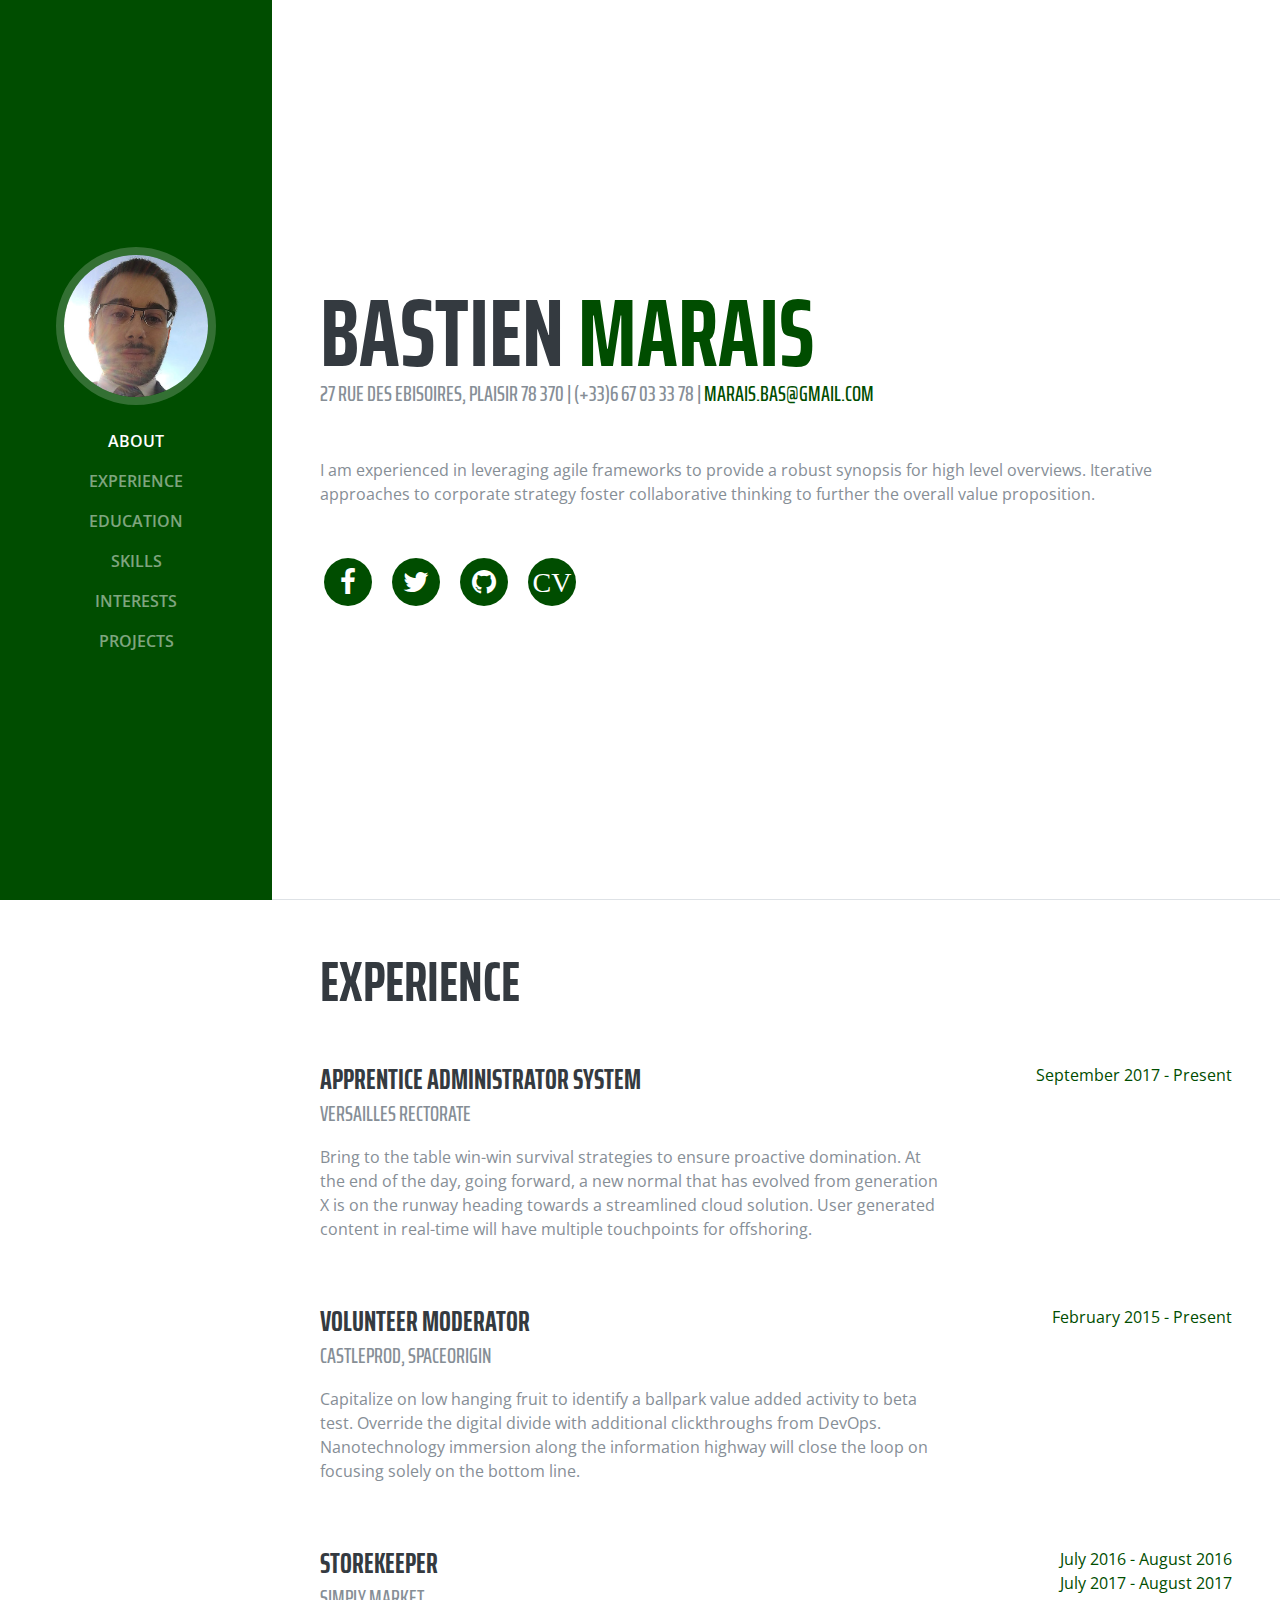
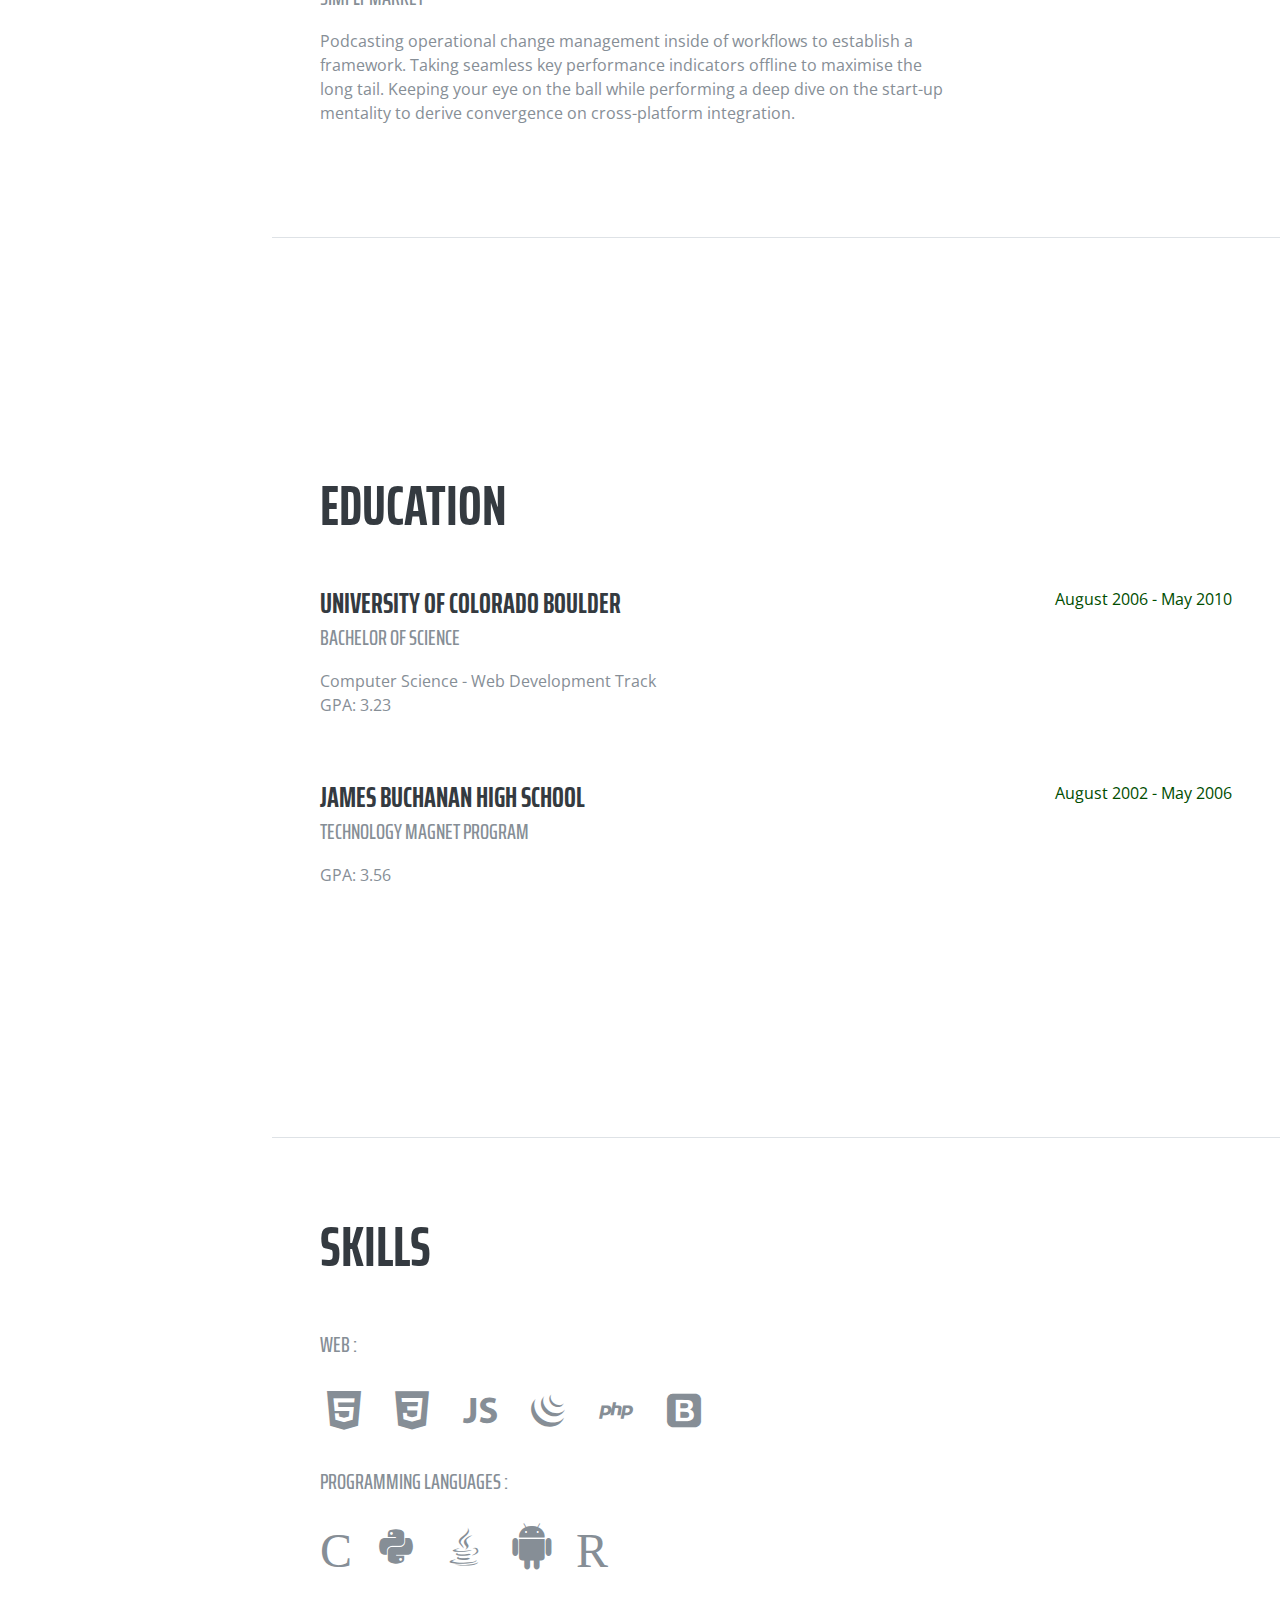
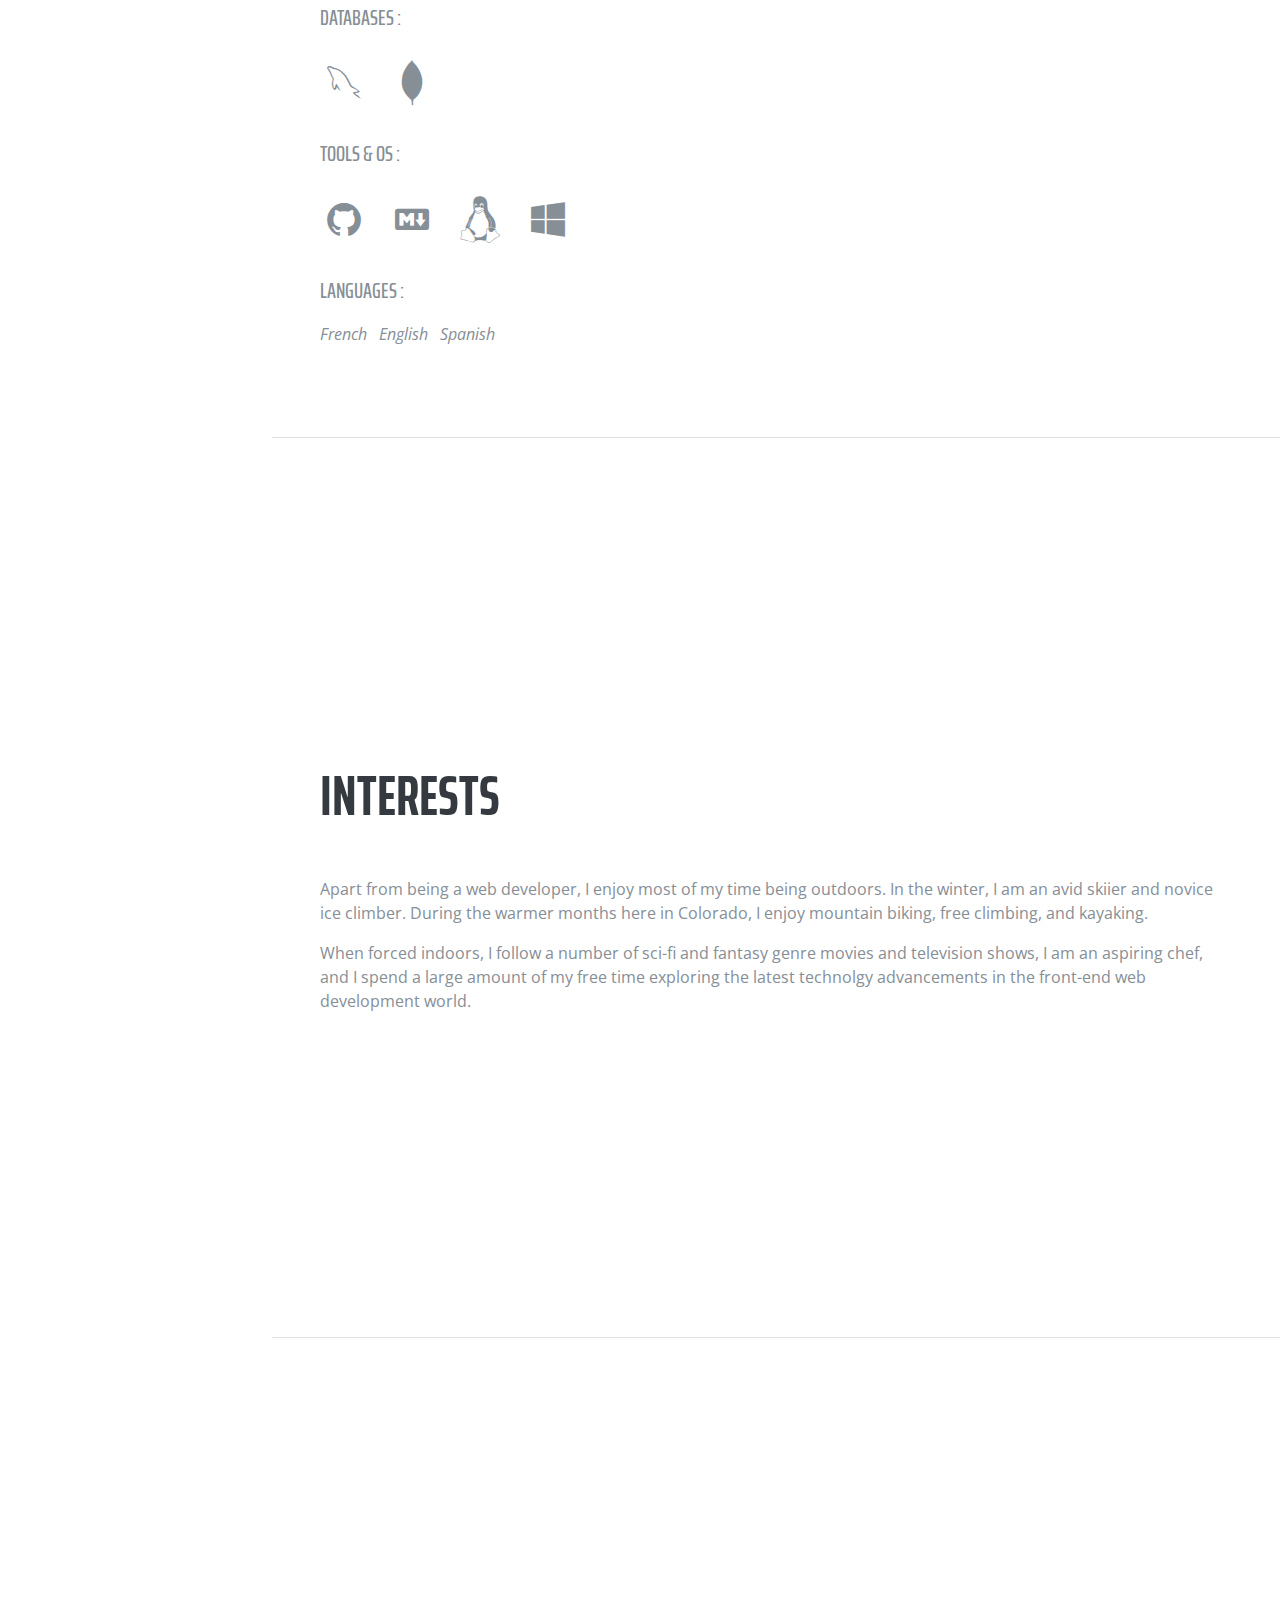
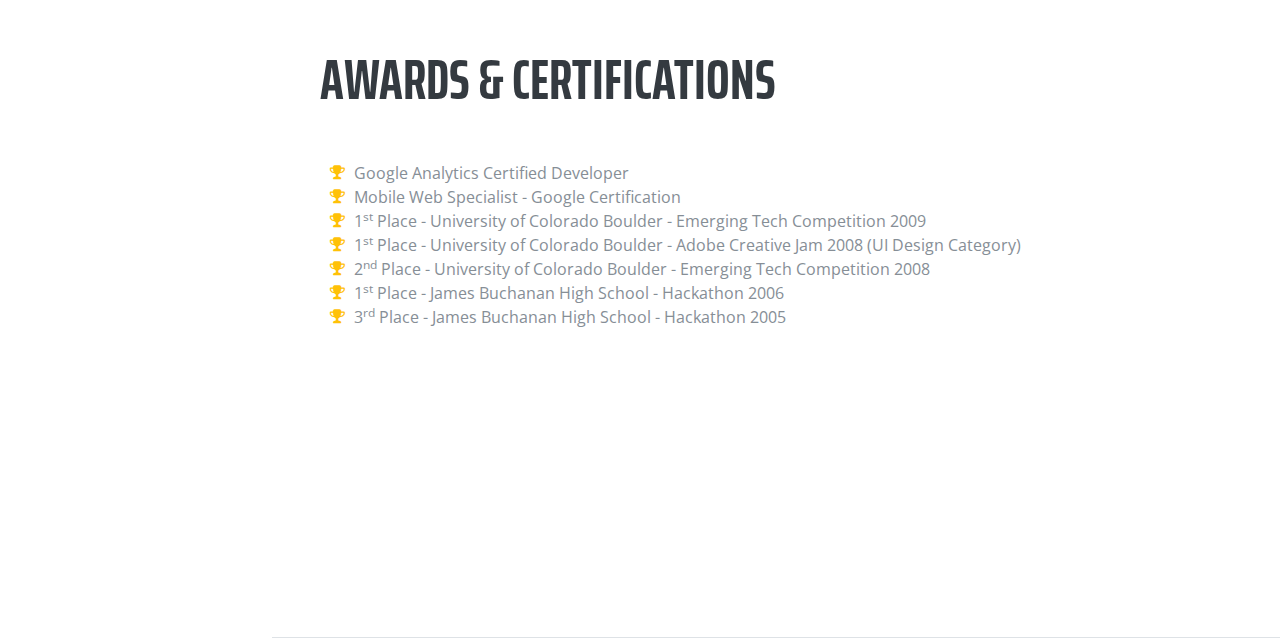
==== index.html @ 7dd417dc "Init" ====
<!DOCTYPE html>
<html lang="en">

  <head>

    <meta charset="utf-8">
    <meta name="viewport" content="width=device-width, initial-scale=1, shrink-to-fit=no">
    <meta name="description" content="">
    <meta name="author" content="">

    <title>Resume - Bastien Marais</title>

    <!-- Bootstrap core CSS -->
    <link href="vendor/bootstrap/css/bootstrap.min.css" rel="stylesheet">

    <!-- Custom fonts for this template -->
    <link href="https://fonts.googleapis.com/css?family=Saira+Extra+Condensed:100,200,300,400,500,600,700,800,900" rel="stylesheet">
    <link href="https://fonts.googleapis.com/css?family=Open+Sans:300,300i,400,400i,600,600i,700,700i,800,800i" rel="stylesheet">
    <link href="vendor/font-awesome/css/font-awesome.min.css" rel="stylesheet">
    <link href="vendor/devicons/css/devicons.min.css" rel="stylesheet">
    <link href="vendor/simple-line-icons/css/simple-line-icons.css" rel="stylesheet">

    <!-- Custom styles for this template -->
    <link href="css/resume.css" rel="stylesheet">

  </head>

  <body id="page-top">

    <nav class="navbar navbar-expand-lg navbar-dark bg-primary fixed-top" id="sideNav">
      <a class="navbar-brand js-scroll-trigger" href="#page-top">
        <span class="d-none d-lg-block">
          <img class="img-fluid img-profile rounded-circle mx-auto mb-2" src="img/profile.png" alt="">
        </span>
      </a>
      <button class="navbar-toggler" type="button" data-toggle="collapse" data-target="#navbarSupportedContent" aria-controls="navbarSupportedContent" aria-expanded="false" aria-label="Toggle navigation">
        <span class="navbar-toggler-icon"></span>
      </button>
      <div class="collapse navbar-collapse" id="navbarSupportedContent">
        <ul class="navbar-nav">
          <li class="nav-item">
            <a class="nav-link js-scroll-trigger" href="#about">About</a>
          </li>
          <li class="nav-item">
            <a class="nav-link js-scroll-trigger" href="#experience">Experience</a>
          </li>
          <li class="nav-item">
            <a class="nav-link js-scroll-trigger" href="#education">Education</a>
          </li>
          <li class="nav-item">
            <a class="nav-link js-scroll-trigger" href="#skills">Skills</a>
          </li>
          <li class="nav-item">
            <a class="nav-link js-scroll-trigger" href="#interests">Interests</a>
          </li>
          <li class="nav-item">
            <a class="nav-link js-scroll-trigger" href="#projects">Projects</a>
          </li>
        </ul>
      </div>
    </nav>

    <div class="container-fluid p-0">

      <section class="resume-section p-3 p-lg-5 d-flex d-column" id="about">
        <div class="my-auto">
          <h1 class="mb-0">Bastien
            <span class="text-primary">Marais</span>
          </h1>
          <div class="subheading mb-5">27 rue des Ebisoires, Plaisir 78 370 | (+33)6 67 03 33 78 |
            <a href="mailto:marais.bas@gmail.com">marais.bas@gmail.com</a>
          </div>
          <p class="mb-5">I am experienced in leveraging agile frameworks to provide a robust synopsis for high level overviews. Iterative approaches to corporate strategy foster collaborative thinking to further the overall value proposition.</p>
          <ul class="list-inline list-social-icons mb-0">
            <li class="list-inline-item">
              <a href="https://www.facebook.com/profile.php?id=100008419028783" target="_blank">
                <span class="fa-stack fa-lg">
                  <i class="fa fa-circle fa-stack-2x"></i>
                  <i class="fa fa-facebook fa-stack-1x fa-inverse"></i>
                </span>
              </a>
            </li>
            <li class="list-inline-item">
              <a href="https://twitter.com/Bastoune_" target="_blank">
                <span class="fa-stack fa-lg">
                  <i class="fa fa-circle fa-stack-2x"></i>
                  <i class="fa fa-twitter fa-stack-1x fa-inverse"></i>
                </span>
              </a>
            </li>
            <li class="list-inline-item">
              <a href="https://github.com/BastienMarais" target="_blank">
                <span class="fa-stack fa-lg">
                  <i class="fa fa-circle fa-stack-2x"></i>
                  <i class="fa fa-github fa-stack-1x fa-inverse"></i>
                </span>
              </a>
            </li>
			<li class="list-inline-item">
              <a href="files/CV_MARAIS_Bastien_en.pdf" target="_blank">
                <span class="fa-stack fa-lg">
                  <i class="fa fa-circle fa-stack-2x"></i>
                  <i class="fa fa-stack-1x fa-inverse">CV</i>
                </span>
              </a>
            </li>
          </ul>
        </div>
      </section>

      <section class="resume-section p-3 p-lg-5 d-flex flex-column" id="experience">
        <div class="my-auto">
          <h2 class="mb-5">Experience</h2>

          <div class="resume-item d-flex flex-column flex-md-row mb-5">
            <div class="resume-content mr-auto">
              <h3 class="mb-0">Apprentice administrator system</h3>
              <div class="subheading mb-3">Versailles Rectorate</div>
              <p>Bring to the table win-win survival strategies to ensure proactive domination. At the end of the day, going forward, a new normal that has evolved from generation X is on the runway heading towards a streamlined cloud solution. User generated content in real-time will have multiple touchpoints for offshoring.</p>
            </div>
            <div class="resume-date text-md-right">
              <span class="text-primary">September 2017 - Present</span>
            </div>
          </div>

          <div class="resume-item d-flex flex-column flex-md-row mb-5">
            <div class="resume-content mr-auto">
              <h3 class="mb-0">Volunteer moderator</h3>
              <div class="subheading mb-3">CastleProd, SpaceOrigin</div>
              <p>Capitalize on low hanging fruit to identify a ballpark value added activity to beta test. Override the digital divide with additional clickthroughs from DevOps. Nanotechnology immersion along the information highway will close the loop on focusing solely on the bottom line.</p>
            </div>
            <div class="resume-date text-md-right">
              <span class="text-primary">February 2015 - Present</span>
            </div>
          </div>

          <div class="resume-item d-flex flex-column flex-md-row mb-5">
            <div class="resume-content mr-auto">
              <h3 class="mb-0">Storekeeper</h3>
              <div class="subheading mb-3">Simply Market</div>
              <p>Podcasting operational change management inside of workflows to establish a framework. Taking seamless key performance indicators offline to maximise the long tail. Keeping your eye on the ball while performing a deep dive on the start-up mentality to derive convergence on cross-platform integration.</p>
            </div>
            <div class="resume-date text-md-right">
              <span class="text-primary">July 2016 - August 2016</span>
			  <br/>
			  <span class="text-primary">July 2017 - August 2017</span>
            </div>
          </div>
        </div>

      </section>

      <section class="resume-section p-3 p-lg-5 d-flex flex-column" id="education">
        <div class="my-auto">
          <h2 class="mb-5">Education</h2>

          <div class="resume-item d-flex flex-column flex-md-row mb-5">
            <div class="resume-content mr-auto">
              <h3 class="mb-0">University of Colorado Boulder</h3>
              <div class="subheading mb-3">Bachelor of Science</div>
              <div>Computer Science - Web Development Track</div>
              <p>GPA: 3.23</p>
            </div>
            <div class="resume-date text-md-right">
              <span class="text-primary">August 2006 - May 2010</span>
            </div>
          </div>

          <div class="resume-item d-flex flex-column flex-md-row">
            <div class="resume-content mr-auto">
              <h3 class="mb-0">James Buchanan High School</h3>
              <div class="subheading mb-3">Technology Magnet Program</div>
              <p>GPA: 3.56</p>
            </div>
            <div class="resume-date text-md-right">
              <span class="text-primary">August 2002 - May 2006</span>
            </div>
          </div>

        </div>
      </section>

      <section class="resume-section p-3 p-lg-5 d-flex flex-column" id="skills">
        <div class="my-auto">
          <h2 class="mb-5">Skills</h2>

		  <div class="subheading mb-3">WEB :</div>
          <ul class="list-inline list-icons">
            <li class="list-inline-item">
              <i class="devicons devicons-html5" title="HTML 5"></i>
            </li>
            <li class="list-inline-item">
              <i class="devicons devicons-css3" title="CSS 3"></i>
            </li>
            <li class="list-inline-item">
              <i class="devicons devicons-javascript" title="Javascript"></i>
            </li>
            <li class="list-inline-item">
              <i class="devicons devicons-jquery" title="Jquery"></i>
            </li>
            <li class="list-inline-item">
              <i class="devicons devicons-php" title="PHP"></i>
            </li>
            <li class="list-inline-item">
              <i class="devicons devicons-bootstrap" title="Bootstrap V4"></i>
            </li>
          </ul>
		  <div class="subheading mb-3">Programming Languages :</div>
		  <ul class="list-inline list-icons">
            <li class="list-inline-item">
              <i class="devicons">C</i>
            </li>
            <li class="list-inline-item">
              <i class="devicons devicons-python" title="Python"></i>
            </li>
            <li class="list-inline-item">
              <i class="devicons devicons-java" title="Java"></i>
            </li>
            <li class="list-inline-item">
              <i class="devicons devicons-android" title="Android"></i>
            </li>
            <li class="list-inline-item">
              <i class="devicons">R</i>
            </li>
          </ul>
		  <div class="subheading mb-3">Databases :</div>
		  <ul class="list-inline list-icons">
            <li class="list-inline-item">
              <i class="devicons devicons-mysql" title="MySQL"></i>
            </li>
            <li class="list-inline-item">
              <i class="devicons devicons-mongodb" title="MongoDB"></i>
            </li>
            <li class="list-inline-item">
              <i class="devicons devicons-oracle" title="Oracle"></i>
            </li>
          </ul>
		  <div class="subheading mb-3">Tools &amp; OS :</div>
			<ul class="list-inline list-icons">
            <li class="list-inline-item">
              <i class="devicons devicons-github_badge"  title="Github"></i>
            </li>
            <li class="list-inline-item">
              <i class="devicons devicons-markdown" title="Markdown"></i>
            </li>
            <li class="list-inline-item">
              <i class="devicons devicons-linux" title="Debian, Ubuntu, CentOS and RHEL 7"></i>
            </li>
            <li class="list-inline-item">
              <i class="devicons devicons-windows" title="XP, Vista, 7 and 10"></i>
            </li>
          </ul>
		  <div class="subheading mb-3">Languages :</div>
			<ul class="list-inline">
            <li class="list-inline-item">
              <i class="">French</i>
            </li>
			<li class="list-inline-item">
              <i class="">English</i>
            </li>
			<li class="list-inline-item">
              <i class="">Spanish</i>
            </li>
			</ul>
      </section>

      <section class="resume-section p-3 p-lg-5 d-flex flex-column" id="interests">
        <div class="my-auto">
          <h2 class="mb-5">Interests</h2>
          <p>Apart from being a web developer, I enjoy most of my time being outdoors. In the winter, I am an avid skiier and novice ice climber. During the warmer months here in Colorado, I enjoy mountain biking, free climbing, and kayaking.</p>
          <p class="mb-0">When forced indoors, I follow a number of sci-fi and fantasy genre movies and television shows, I am an aspiring chef, and I spend a large amount of my free time exploring the latest technolgy advancements in the front-end web development world.</p>
        </div>
      </section>

      <section class="resume-section p-3 p-lg-5 d-flex flex-column" id="projects">
        <div class="my-auto">
          <h2 class="mb-5">Awards &amp; Certifications</h2>
          <ul class="fa-ul mb-0">
            <li>
              <i class="fa-li fa fa-trophy text-warning"></i>
              Google Analytics Certified Developer</li>
            <li>
              <i class="fa-li fa fa-trophy text-warning"></i>
              Mobile Web Specialist - Google Certification</li>
            <li>
              <i class="fa-li fa fa-trophy text-warning"></i>
              1<sup>st</sup>
              Place - University of Colorado Boulder - Emerging Tech Competition 2009</li>
            <li>
              <i class="fa-li fa fa-trophy text-warning"></i>
              1<sup>st</sup>
              Place - University of Colorado Boulder - Adobe Creative Jam 2008 (UI Design Category)</li>
            <li>
              <i class="fa-li fa fa-trophy text-warning"></i>
              2<sup>nd</sup>
              Place - University of Colorado Boulder - Emerging Tech Competition 2008</li>
            <li>
            <li>
              <i class="fa-li fa fa-trophy text-warning"></i>
              1<sup>st</sup>
              Place - James Buchanan High School - Hackathon 2006</li>
            <li>
              <i class="fa-li fa fa-trophy text-warning"></i>
              3<sup>rd</sup>
              Place - James Buchanan High School - Hackathon 2005</li>
          </ul>
        </div>
      </section>

    </div>

    <!-- Bootstrap core JavaScript -->
    <script src="vendor/jquery/jquery.min.js"></script>
    <script src="vendor/bootstrap/js/bootstrap.bundle.min.js"></script>

    <!-- Plugin JavaScript -->
    <script src="vendor/jquery-easing/jquery.easing.min.js"></script>

    <!-- Custom scripts for this template -->
    <script src="js/resume.min.js"></script>

  </body>

</html>
---- vendor/devicons/css/devicons.min.css ----
/*!
 *  Devicons 1.8.0 made by Theodore Vorillas / http://vorillaz.com 
 */
@font-face{font-family:devicons;src:url(../fonts/devicons.eot?xqxft6);src:url(../fonts/devicons.eot?#iefixxqxft6) format("embedded-opentype"),url(../fonts/devicons.woff?xqxft6) format("woff"),url(../fonts/devicons.ttf?xqxft6) format("truetype"),url(../fonts/devicons.svg?xqxft6#devicons) format("svg");font-weight:400;font-style:normal}.devicons{font-family:devicons;speak:none;font-style:normal;font-weight:400;font-variant:normal;text-transform:none;line-height:1;-webkit-font-smoothing:antialiased;-moz-osx-font-smoothing:grayscale}.devicons-git:before{content:"\e602"}.devicons-git_compare:before{content:"\e628"}.devicons-git_branch:before{content:"\e625"}.devicons-git_commit:before{content:"\e629"}.devicons-git_pull_request:before{content:"\e626"}.devicons-git_merge:before{content:"\e627"}.devicons-bitbucket:before{content:"\e603"}.devicons-github_alt:before{content:"\e608"}.devicons-github_badge:before{content:"\e609"}.devicons-github:before{content:"\e60a"}.devicons-github_full:before{content:"\e617"}.devicons-java:before{content:"\e638"}.devicons-ruby:before{content:"\e639"}.devicons-scala:before{content:"\e637"}.devicons-python:before{content:"\e63c"}.devicons-go:before{content:"\e624"}.devicons-ruby_on_rails:before{content:"\e63b"}.devicons-django:before{content:"\e61d"}.devicons-markdown:before{content:"\e63e"}.devicons-php:before{content:"\e63d"}.devicons-mysql:before{content:"\e604"}.devicons-streamline:before{content:"\e605"}.devicons-database:before{content:"\e606"}.devicons-laravel:before{content:"\e63f"}.devicons-javascript:before{content:"\e64e"}.devicons-angular:before{content:"\e653"}.devicons-backbone:before{content:"\e652"}.devicons-coffeescript:before{content:"\e651"}.devicons-jquery:before{content:"\e650"}.devicons-modernizr:before{content:"\e620"}.devicons-jquery_ui:before{content:"\e654"}.devicons-ember:before{content:"\e61b"}.devicons-dojo:before{content:"\e61c"}.devicons-nodejs:before{content:"\e619"}.devicons-nodejs_small:before{content:"\e618"}.devicons-javascript_shield:before{content:"\e64f"}.devicons-bootstrap:before{content:"\e647"}.devicons-sass:before{content:"\e64b"}.devicons-css3_full:before{content:"\e64a"}.devicons-css3:before{content:"\e649"}.devicons-html5:before{content:"\e636"}.devicons-html5_multimedia:before{content:"\e632"}.devicons-html5_device_access:before{content:"\e633"}.devicons-html5_3d_effects:before{content:"\e635"}.devicons-html5_connectivity:before{content:"\e634"}.devicons-ghost_small:before{content:"\e614"}.devicons-ghost:before{content:"\e61f"}.devicons-magento:before{content:"\e640"}.devicons-joomla:before{content:"\e641"}.devicons-jekyll_small:before{content:"\e60d"}.devicons-drupal:before{content:"\e642"}.devicons-wordpress:before{content:"\e60b"}.devicons-grunt:before{content:"\e64c"}.devicons-bower:before{content:"\e64d"}.devicons-npm:before{content:"\e61e"}.devicons-yahoo_small:before{content:"\e62b"}.devicons-yahoo:before{content:"\e615"}.devicons-bing_small:before{content:"\e600"}.devicons-windows:before{content:"\e60f"}.devicons-linux:before{content:"\e612"}.devicons-ubuntu:before{content:"\e63a"}.devicons-android:before{content:"\e60e"}.devicons-apple:before{content:"\e611"}.devicons-appstore:before{content:"\e613"}.devicons-phonegap:before{content:"\e630"}.devicons-blackberry:before{content:"\e623"}.devicons-stackoverflow:before{content:"\e610"}.devicons-techcrunch:before{content:"\e62c"}.devicons-codrops:before{content:"\e62f"}.devicons-css_tricks:before{content:"\e601"}.devicons-smashing_magazine:before{content:"\e62d"}.devicons-netmagazine:before{content:"\e62e"}.devicons-codepen:before{content:"\e616"}.devicons-cssdeck:before{content:"\e62a"}.devicons-hackernews:before{content:"\e61a"}.devicons-dropbox:before{content:"\e607"}.devicons-google_drive:before{content:"\e631"}.devicons-visualstudio:before{content:"\e60c"}.devicons-unity_small:before{content:"\e621"}.devicons-raspberry_pi:before{content:"\e622"}.devicons-chrome:before{content:"\e643"}.devicons-ie:before{content:"\e644"}.devicons-firefox:before{content:"\e645"}.devicons-opera:before{content:"\e646"}.devicons-safari:before{content:"\e648"}.devicons-swift:before{content:"\e655"}.devicons-symfony:before{content:"\e656"}.devicons-symfony_badge:before{content:"\e657"}.devicons-less:before{content:"\e658"}.devicons-stylus:before{content:"\e659"}.devicons-trello:before{content:"\e65a"}.devicons-atlassian:before{content:"\e65b"}.devicons-jira:before{content:"\e65c"}.devicons-envato:before{content:"\e65d"}.devicons-snap_svg:before{content:"\e65e"}.devicons-raphael:before{content:"\e65f"}.devicons-google_analytics:before{content:"\e660"}.devicons-compass:before{content:"\e661"}.devicons-onedrive:before{content:"\e662"}.devicons-gulp:before{content:"\e663"}.devicons-atom:before{content:"\e664"}.devicons-cisco:before{content:"\e665"}.devicons-nancy:before{content:"\e666"}.devicons-clojure:before{content:"\e668"}.devicons-clojure_alt:before{content:"\e66a"}.devicons-perl:before{content:"\e669"}.devicons-celluloid:before{content:"\e66b"}.devicons-w3c:before{content:"\e66c"}.devicons-redis:before{content:"\e66d"}.devicons-postgresql:before{content:"\e66e"}.devicons-webplatform:before{content:"\e66f"}.devicons-jenkins:before{content:"\e667"}.devicons-requirejs:before{content:"\e670"}.devicons-opensource:before{content:"\e671"}.devicons-typo3:before{content:"\e672"}.devicons-uikit:before{content:"\e673"}.devicons-doctrine:before{content:"\e674"}.devicons-groovy:before{content:"\e675"}.devicons-nginx:before{content:"\e676"}.devicons-haskell:before{content:"\e677"}.devicons-zend:before{content:"\e678"}.devicons-gnu:before{content:"\e679"}.devicons-yeoman:before{content:"\e67a"}.devicons-heroku:before{content:"\e67b"}.devicons-debian:before{content:"\e67d"}.devicons-travis:before{content:"\e67e"}.devicons-dotnet:before{content:"\e67f"}.devicons-codeigniter:before{content:"\e680"}.devicons-javascript_badge:before{content:"\e681"}.devicons-yii:before{content:"\e682"}.devicons-msql_server:before{content:"\e67c"}.devicons-composer:before{content:"\e683"}.devicons-krakenjs_badge:before{content:"\e684"}.devicons-krakenjs:before{content:"\e685"}.devicons-mozilla:before{content:"\e686"}.devicons-firebase:before{content:"\e687"}.devicons-sizzlejs:before{content:"\e688"}.devicons-creativecommons:before{content:"\e689"}.devicons-creativecommons_badge:before{content:"\e68a"}.devicons-mitlicence:before{content:"\e68b"}.devicons-senchatouch:before{content:"\e68c"}.devicons-bugsense:before{content:"\e68d"}.devicons-extjs:before{content:"\e68e"}.devicons-mootools_badge:before{content:"\e68f"}.devicons-mootools:before{content:"\e690"}.devicons-ruby_rough:before{content:"\e691"}.devicons-komodo:before{content:"\e692"}.devicons-coda:before{content:"\e693"}.devicons-bintray:before{content:"\e694"}.devicons-terminal:before{content:"\e695"}.devicons-code:before{content:"\e696"}.devicons-responsive:before{content:"\e697"}.devicons-dart:before{content:"\e698"}.devicons-aptana:before{content:"\e699"}.devicons-mailchimp:before{content:"\e69a"}.devicons-netbeans:before{content:"\e69b"}.devicons-dreamweaver:before{content:"\e69c"}.devicons-brackets:before{content:"\e69d"}.devicons-eclipse:before{content:"\e69e"}.devicons-cloud9:before{content:"\e69f"}.devicons-scrum:before{content:"\e6a0"}.devicons-prolog:before{content:"\e6a1"}.devicons-terminal_badge:before{content:"\e6a2"}.devicons-code_badge:before{content:"\e6a3"}.devicons-mongodb:before{content:"\e6a4"}.devicons-meteor:before{content:"\e6a5"}.devicons-meteorfull:before{content:"\e6a6"}.devicons-fsharp:before{content:"\e6a7"}.devicons-rust:before{content:"\e6a8"}.devicons-ionic:before{content:"\e6a9"}.devicons-sublime:before{content:"\e6aa"}.devicons-appcelerator:before{content:"\e6ab"}.devicons-asterisk:before{content:"\e6ac"}.devicons-aws:before{content:"\e6ad"}.devicons-digital-ocean:before{content:"\e6ae"}.devicons-dlang:before{content:"\e6af"}.devicons-docker:before{content:"\e6b0"}.devicons-erlang:before{content:"\e6b1"}.devicons-google-cloud-platform:before{content:"\e6b2"}.devicons-grails:before{content:"\e6b3"}.devicons-illustrator:before{content:"\e6b4"}.devicons-intellij:before{content:"\e6b5"}.devicons-materializecss:before{content:"\e6b6"}.devicons-openshift:before{content:"\e6b7"}.devicons-photoshop:before{content:"\e6b8"}.devicons-rackspace:before{content:"\e6b9"}.devicons-react:before{content:"\e6ba"}.devicons-redhat:before{content:"\e6bb"}.devicons-scriptcs:before{content:"\e6bc"}.devicons-sqllite:before{content:"\e6c4"}.devicons-vim:before{content:"\e6c5"}
---- vendor/simple-line-icons/css/simple-line-icons.css ----
@font-face {
  font-family: 'simple-line-icons';
  src: url('../fonts/Simple-Line-Icons.eot?v=2.4.0');
  src: url('../fonts/Simple-Line-Icons.eot?v=2.4.0#iefix') format('embedded-opentype'), url('../fonts/Simple-Line-Icons.woff2?v=2.4.0') format('woff2'), url('../fonts/Simple-Line-Icons.ttf?v=2.4.0') format('truetype'), url('../fonts/Simple-Line-Icons.woff?v=2.4.0') format('woff'), url('../fonts/Simple-Line-Icons.svg?v=2.4.0#simple-line-icons') format('svg');
  font-weight: normal;
  font-style: normal;
}
/*
 Use the following CSS code if you want to have a class per icon.
 Instead of a list of all class selectors, you can use the generic [class*="icon-"] selector, but it's slower:
*/
.icon-user,
.icon-people,
.icon-user-female,
.icon-user-follow,
.icon-user-following,
.icon-user-unfollow,
.icon-login,
.icon-logout,
.icon-emotsmile,
.icon-phone,
.icon-call-end,
.icon-call-in,
.icon-call-out,
.icon-map,
.icon-location-pin,
.icon-direction,
.icon-directions,
.icon-compass,
.icon-layers,
.icon-menu,
.icon-list,
.icon-options-vertical,
.icon-options,
.icon-arrow-down,
.icon-arrow-left,
.icon-arrow-right,
.icon-arrow-up,
.icon-arrow-up-circle,
.icon-arrow-left-circle,
.icon-arrow-right-circle,
.icon-arrow-down-circle,
.icon-check,
.icon-clock,
.icon-plus,
.icon-minus,
.icon-close,
.icon-event,
.icon-exclamation,
.icon-organization,
.icon-trophy,
.icon-screen-smartphone,
.icon-screen-desktop,
.icon-plane,
.icon-notebook,
.icon-mustache,
.icon-mouse,
.icon-magnet,
.icon-energy,
.icon-disc,
.icon-cursor,
.icon-cursor-move,
.icon-crop,
.icon-chemistry,
.icon-speedometer,
.icon-shield,
.icon-screen-tablet,
.icon-magic-wand,
.icon-hourglass,
.icon-graduation,
.icon-ghost,
.icon-game-controller,
.icon-fire,
.icon-eyeglass,
.icon-envelope-open,
.icon-envelope-letter,
.icon-bell,
.icon-badge,
.icon-anchor,
.icon-wallet,
.icon-vector,
.icon-speech,
.icon-puzzle,
.icon-printer,
.icon-present,
.icon-playlist,
.icon-pin,
.icon-picture,
.icon-handbag,
.icon-globe-alt,
.icon-globe,
.icon-folder-alt,
.icon-folder,
.icon-film,
.icon-feed,
.icon-drop,
.icon-drawer,
.icon-docs,
.icon-doc,
.icon-diamond,
.icon-cup,
.icon-calculator,
.icon-bubbles,
.icon-briefcase,
.icon-book-open,
.icon-basket-loaded,
.icon-basket,
.icon-bag,
.icon-action-undo,
.icon-action-redo,
.icon-wrench,
.icon-umbrella,
.icon-trash,
.icon-tag,
.icon-support,
.icon-frame,
.icon-size-fullscreen,
.icon-size-actual,
.icon-shuffle,
.icon-share-alt,
.icon-share,
.icon-rocket,
.icon-question,
.icon-pie-chart,
.icon-pencil,
.icon-note,
.icon-loop,
.icon-home,
.icon-grid,
.icon-graph,
.icon-microphone,
.icon-music-tone-alt,
.icon-music-tone,
.icon-earphones-alt,
.icon-earphones,
.icon-equalizer,
.icon-like,
.icon-dislike,
.icon-control-start,
.icon-control-rewind,
.icon-control-play,
.icon-control-pause,
.icon-control-forward,
.icon-control-end,
.icon-volume-1,
.icon-volume-2,
.icon-volume-off,
.icon-calendar,
.icon-bulb,
.icon-chart,
.icon-ban,
.icon-bubble,
.icon-camrecorder,
.icon-camera,
.icon-cloud-download,
.icon-cloud-upload,
.icon-envelope,
.icon-eye,
.icon-flag,
.icon-heart,
.icon-info,
.icon-key,
.icon-link,
.icon-lock,
.icon-lock-open,
.icon-magnifier,
.icon-magnifier-add,
.icon-magnifier-remove,
.icon-paper-clip,
.icon-paper-plane,
.icon-power,
.icon-refresh,
.icon-reload,
.icon-settings,
.icon-star,
.icon-symbol-female,
.icon-symbol-male,
.icon-target,
.icon-credit-card,
.icon-paypal,
.icon-social-tumblr,
.icon-social-twitter,
.icon-social-facebook,
.icon-social-instagram,
.icon-social-linkedin,
.icon-social-pinterest,
.icon-social-github,
.icon-social-google,
.icon-social-reddit,
.icon-social-skype,
.icon-social-dribbble,
.icon-social-behance,
.icon-social-foursqare,
.icon-social-soundcloud,
.icon-social-spotify,
.icon-social-stumbleupon,
.icon-social-youtube,
.icon-social-dropbox,
.icon-social-vkontakte,
.icon-social-steam {
  font-family: 'simple-line-icons';
  speak: none;
  font-style: normal;
  font-weight: normal;
  font-variant: normal;
  text-transform: none;
  line-height: 1;
  /* Better Font Rendering =========== */
  -webkit-font-smoothing: antialiased;
  -moz-osx-font-smoothing: grayscale;
}
.icon-user:before {
  content: "\e005";
}
.icon-people:before {
  content: "\e001";
}
.icon-user-female:before {
  content: "\e000";
}
.icon-user-follow:before {
  content: "\e002";
}
.icon-user-following:before {
  content: "\e003";
}
.icon-user-unfollow:before {
  content: "\e004";
}
.icon-login:before {
  content: "\e066";
}
.icon-logout:before {
  content: "\e065";
}
.icon-emotsmile:before {
  content: "\e021";
}
.icon-phone:before {
  content: "\e600";
}
.icon-call-end:before {
  content: "\e048";
}
.icon-call-in:before {
  content: "\e047";
}
.icon-call-out:before {
  content: "\e046";
}
.icon-map:before {
  content: "\e033";
}
.icon-location-pin:before {
  content: "\e096";
}
.icon-direction:before {
  content: "\e042";
}
.icon-directions:before {
  content: "\e041";
}
.icon-compass:before {
  content: "\e045";
}
.icon-layers:before {
  content: "\e034";
}
.icon-menu:before {
  content: "\e601";
}
.icon-list:before {
  content: "\e067";
}
.icon-options-vertical:before {
  content: "\e602";
}
.icon-options:before {
  content: "\e603";
}
.icon-arrow-down:before {
  content: "\e604";
}
.icon-arrow-left:before {
  content: "\e605";
}
.icon-arrow-right:before {
  content: "\e606";
}
.icon-arrow-up:before {
  content: "\e607";
}
.icon-arrow-up-circle:before {
  content: "\e078";
}
.icon-arrow-left-circle:before {
  content: "\e07a";
}
.icon-arrow-right-circle:before {
  content: "\e079";
}
.icon-arrow-down-circle:before {
  content: "\e07b";
}
.icon-check:before {
  content: "\e080";
}
.icon-clock:before {
  content: "\e081";
}
.icon-plus:before {
  content: "\e095";
}
.icon-minus:before {
  content: "\e615";
}
.icon-close:before {
  content: "\e082";
}
.icon-event:before {
  content: "\e619";
}
.icon-exclamation:before {
  content: "\e617";
}
.icon-organization:before {
  content: "\e616";
}
.icon-trophy:before {
  content: "\e006";
}
.icon-screen-smartphone:before {
  content: "\e010";
}
.icon-screen-desktop:before {
  content: "\e011";
}
.icon-plane:before {
  content: "\e012";
}
.icon-notebook:before {
  content: "\e013";
}
.icon-mustache:before {
  content: "\e014";
}
.icon-mouse:before {
  content: "\e015";
}
.icon-magnet:before {
  content: "\e016";
}
.icon-energy:before {
  content: "\e020";
}
.icon-disc:before {
  content: "\e022";
}
.icon-cursor:before {
  content: "\e06e";
}
.icon-cursor-move:before {
  content: "\e023";
}
.icon-crop:before {
  content: "\e024";
}
.icon-chemistry:before {
  content: "\e026";
}
.icon-speedometer:before {
  content: "\e007";
}
.icon-shield:before {
  content: "\e00e";
}
.icon-screen-tablet:before {
  content: "\e00f";
}
.icon-magic-wand:before {
  content: "\e017";
}
.icon-hourglass:before {
  content: "\e018";
}
.icon-graduation:before {
  content: "\e019";
}
.icon-ghost:before {
  content: "\e01a";
}
.icon-game-controller:before {
  content: "\e01b";
}
.icon-fire:before {
  content: "\e01c";
}
.icon-eyeglass:before {
  content: "\e01d";
}
.icon-envelope-open:before {
  content: "\e01e";
}
.icon-envelope-letter:before {
  content: "\e01f";
}
.icon-bell:before {
  content: "\e027";
}
.icon-badge:before {
  content: "\e028";
}
.icon-anchor:before {
  content: "\e029";
}
.icon-wallet:before {
  content: "\e02a";
}
.icon-vector:before {
  content: "\e02b";
}
.icon-speech:before {
  content: "\e02c";
}
.icon-puzzle:before {
  content: "\e02d";
}
.icon-printer:before {
  content: "\e02e";
}
.icon-present:before {
  content: "\e02f";
}
.icon-playlist:before {
  content: "\e030";
}
.icon-pin:before {
  content: "\e031";
}
.icon-picture:before {
  content: "\e032";
}
.icon-handbag:before {
  content: "\e035";
}
.icon-globe-alt:before {
  content: "\e036";
}
.icon-globe:before {
  content: "\e037";
}
.icon-folder-alt:before {
  content: "\e039";
}
.icon-folder:before {
  content: "\e089";
}
.icon-film:before {
  content: "\e03a";
}
.icon-feed:before {
  content: "\e03b";
}
.icon-drop:before {
  content: "\e03e";
}
.icon-drawer:before {
  content: "\e03f";
}
.icon-docs:before {
  content: "\e040";
}
.icon-doc:before {
  content: "\e085";
}
.icon-diamond:before {
  content: "\e043";
}
.icon-cup:before {
  content: "\e044";
}
.icon-calculator:before {
  content: "\e049";
}
.icon-bubbles:before {
  content: "\e04a";
}
.icon-briefcase:before {
  content: "\e04b";
}
.icon-book-open:before {
  content: "\e04c";
}
.icon-basket-loaded:before {
  content: "\e04d";
}
.icon-basket:before {
  content: "\e04e";
}
.icon-bag:before {
  content: "\e04f";
}
.icon-action-undo:before {
  content: "\e050";
}
.icon-action-redo:before {
  content: "\e051";
}
.icon-wrench:before {
  content: "\e052";
}
.icon-umbrella:before {
  content: "\e053";
}
.icon-trash:before {
  content: "\e054";
}
.icon-tag:before {
  content: "\e055";
}
.icon-support:before {
  content: "\e056";
}
.icon-frame:before {
  content: "\e038";
}
.icon-size-fullscreen:before {
  content: "\e057";
}
.icon-size-actual:before {
  content: "\e058";
}
.icon-shuffle:before {
  content: "\e059";
}
.icon-share-alt:before {
  content: "\e05a";
}
.icon-share:before {
  content: "\e05b";
}
.icon-rocket:before {
  content: "\e05c";
}
.icon-question:before {
  content: "\e05d";
}
.icon-pie-chart:before {
  content: "\e05e";
}
.icon-pencil:before {
  content: "\e05f";
}
.icon-note:before {
  content: "\e060";
}
.icon-loop:before {
  content: "\e064";
}
.icon-home:before {
  content: "\e069";
}
.icon-grid:before {
  content: "\e06a";
}
.icon-graph:before {
  content: "\e06b";
}
.icon-microphone:before {
  content: "\e063";
}
.icon-music-tone-alt:before {
  content: "\e061";
}
.icon-music-tone:before {
  content: "\e062";
}
.icon-earphones-alt:before {
  content: "\e03c";
}
.icon-earphones:before {
  content: "\e03d";
}
.icon-equalizer:before {
  content: "\e06c";
}
.icon-like:before {
  content: "\e068";
}
.icon-dislike:before {
  content: "\e06d";
}
.icon-control-start:before {
  content: "\e06f";
}
.icon-control-rewind:before {
  content: "\e070";
}
.icon-control-play:before {
  content: "\e071";
}
.icon-control-pause:before {
  content: "\e072";
}
.icon-control-forward:before {
  content: "\e073";
}
.icon-control-end:before {
  content: "\e074";
}
.icon-volume-1:before {
  content: "\e09f";
}
.icon-volume-2:before {
  content: "\e0a0";
}
.icon-volume-off:before {
  content: "\e0a1";
}
.icon-calendar:before {
  content: "\e075";
}
.icon-bulb:before {
  content: "\e076";
}
.icon-chart:before {
  content: "\e077";
}
.icon-ban:before {
  content: "\e07c";
}
.icon-bubble:before {
  content: "\e07d";
}
.icon-camrecorder:before {
  content: "\e07e";
}
.icon-camera:before {
  content: "\e07f";
}
.icon-cloud-download:before {
  content: "\e083";
}
.icon-cloud-upload:before {
  content: "\e084";
}
.icon-envelope:before {
  content: "\e086";
}
.icon-eye:before {
  content: "\e087";
}
.icon-flag:before {
  content: "\e088";
}
.icon-heart:before {
  content: "\e08a";
}
.icon-info:before {
  content: "\e08b";
}
.icon-key:before {
  content: "\e08c";
}
.icon-link:before {
  content: "\e08d";
}
.icon-lock:before {
  content: "\e08e";
}
.icon-lock-open:before {
  content: "\e08f";
}
.icon-magnifier:before {
  content: "\e090";
}
.icon-magnifier-add:before {
  content: "\e091";
}
.icon-magnifier-remove:before {
  content: "\e092";
}
.icon-paper-clip:before {
  content: "\e093";
}
.icon-paper-plane:before {
  content: "\e094";
}
.icon-power:before {
  content: "\e097";
}
.icon-refresh:before {
  content: "\e098";
}
.icon-reload:before {
  content: "\e099";
}
.icon-settings:before {
  content: "\e09a";
}
.icon-star:before {
  content: "\e09b";
}
.icon-symbol-female:before {
  content: "\e09c";
}
.icon-symbol-male:before {
  content: "\e09d";
}
.icon-target:before {
  content: "\e09e";
}
.icon-credit-card:before {
  content: "\e025";
}
.icon-paypal:before {
  content: "\e608";
}
.icon-social-tumblr:before {
  content: "\e00a";
}
.icon-social-twitter:before {
  content: "\e009";
}
.icon-social-facebook:before {
  content: "\e00b";
}
.icon-social-instagram:before {
  content: "\e609";
}
.icon-social-linkedin:before {
  content: "\e60a";
}
.icon-social-pinterest:before {
  content: "\e60b";
}
.icon-social-github:before {
  content: "\e60c";
}
.icon-social-google:before {
  content: "\e60d";
}
.icon-social-reddit:before {
  content: "\e60e";
}
.icon-social-skype:before {
  content: "\e60f";
}
.icon-social-dribbble:before {
  content: "\e00d";
}
.icon-social-behance:before {
  content: "\e610";
}
.icon-social-foursqare:before {
  content: "\e611";
}
.icon-social-soundcloud:before {
  content: "\e612";
}
.icon-social-spotify:before {
  content: "\e613";
}
.icon-social-stumbleupon:before {
  content: "\e614";
}
.icon-social-youtube:before {
  content: "\e008";
}
.icon-social-dropbox:before {
  content: "\e00c";
}
.icon-social-vkontakte:before {
  content: "\e618";
}
.icon-social-steam:before {
  content: "\e620";
}
---- css/resume.css ----
body {
  font-family: 'Open Sans', serif;
  padding-top: 54px;
  color: #868e96;
}

@media (min-width: 992px) {
  body {
    padding-top: 0;
    padding-left: 17rem;
  }
}

h1,
h2,
h3,
h4,
h5,
h6 {
  font-family: 'Saira Extra Condensed', serif;
  font-weight: 700;
  text-transform: uppercase;
  color: #343a40;
}

h1 {
  font-size: 6rem;
  line-height: 5.5rem;
}

h2 {
  font-size: 3.5rem;
}

.subheading {
  text-transform: uppercase;
  font-weight: 500;
  font-family: 'Saira Extra Condensed', serif;
  font-size: 1.35rem;
}

.list-social-icons a {
  color: #004d00;
}

.list-social-icons a:hover {
  color: #01b101;
}

.list-social-icons a .fa-lg {
  font-size: 1.75rem;
}

.list-icons {
  font-size: 3rem;
}

.list-icons .list-inline-item i:hover {
  color: #01b101;
}

#sideNav .navbar-nav .nav-item .nav-link {
  font-weight: 600;
  text-transform: uppercase;
}

@media (min-width: 992px) {
  #sideNav {
    text-align: center;
    position: fixed;
    top: 0;
    left: 0;
    display: flex;
    flex-direction: column;
    width: 17rem;
    height: 100vh;
  }
  #sideNav .navbar-brand {
    display: flex;
    margin: auto auto 0;
    padding: 0.5rem;
  }
  #sideNav .navbar-brand .img-profile {
    max-width: 10rem;
    max-height: 10rem;
    border: 0.5rem solid rgba(255, 255, 255, 0.2);
  }
  #sideNav .navbar-collapse {
    display: flex;
    align-items: flex-start;
    flex-grow: 0;
    width: 100%;
    margin-bottom: auto;
  }
  #sideNav .navbar-collapse .navbar-nav {
    flex-direction: column;
    width: 100%;
  }
  #sideNav .navbar-collapse .navbar-nav .nav-item {
    display: block;
  }
  #sideNav .navbar-collapse .navbar-nav .nav-item .nav-link {
    display: block;
  }
}

section.resume-section {
  border-bottom: 1px solid #dee2e6;
  padding-top: 5rem !important;
  padding-bottom: 5rem !important;
}

section.resume-section .resume-item .resume-date {
  min-width: none;
}

@media (min-width: 768px) {
  section.resume-section {
    min-height: 100vh;
  }
  section.resume-section .resume-item .resume-date {
    min-width: 18rem;
  }
}

@media (min-width: 992px) {
  section.resume-section {
    padding-top: 3rem !important;
    padding-bottom: 3rem !important;
  }
}

.bg-primary {
  background-color: #004d00 !important;
}

.text-primary {
  color: #004d00 !important;
}

a {
  color: #004d00;
}

a:hover, a:active {
  color: #01b101;
}
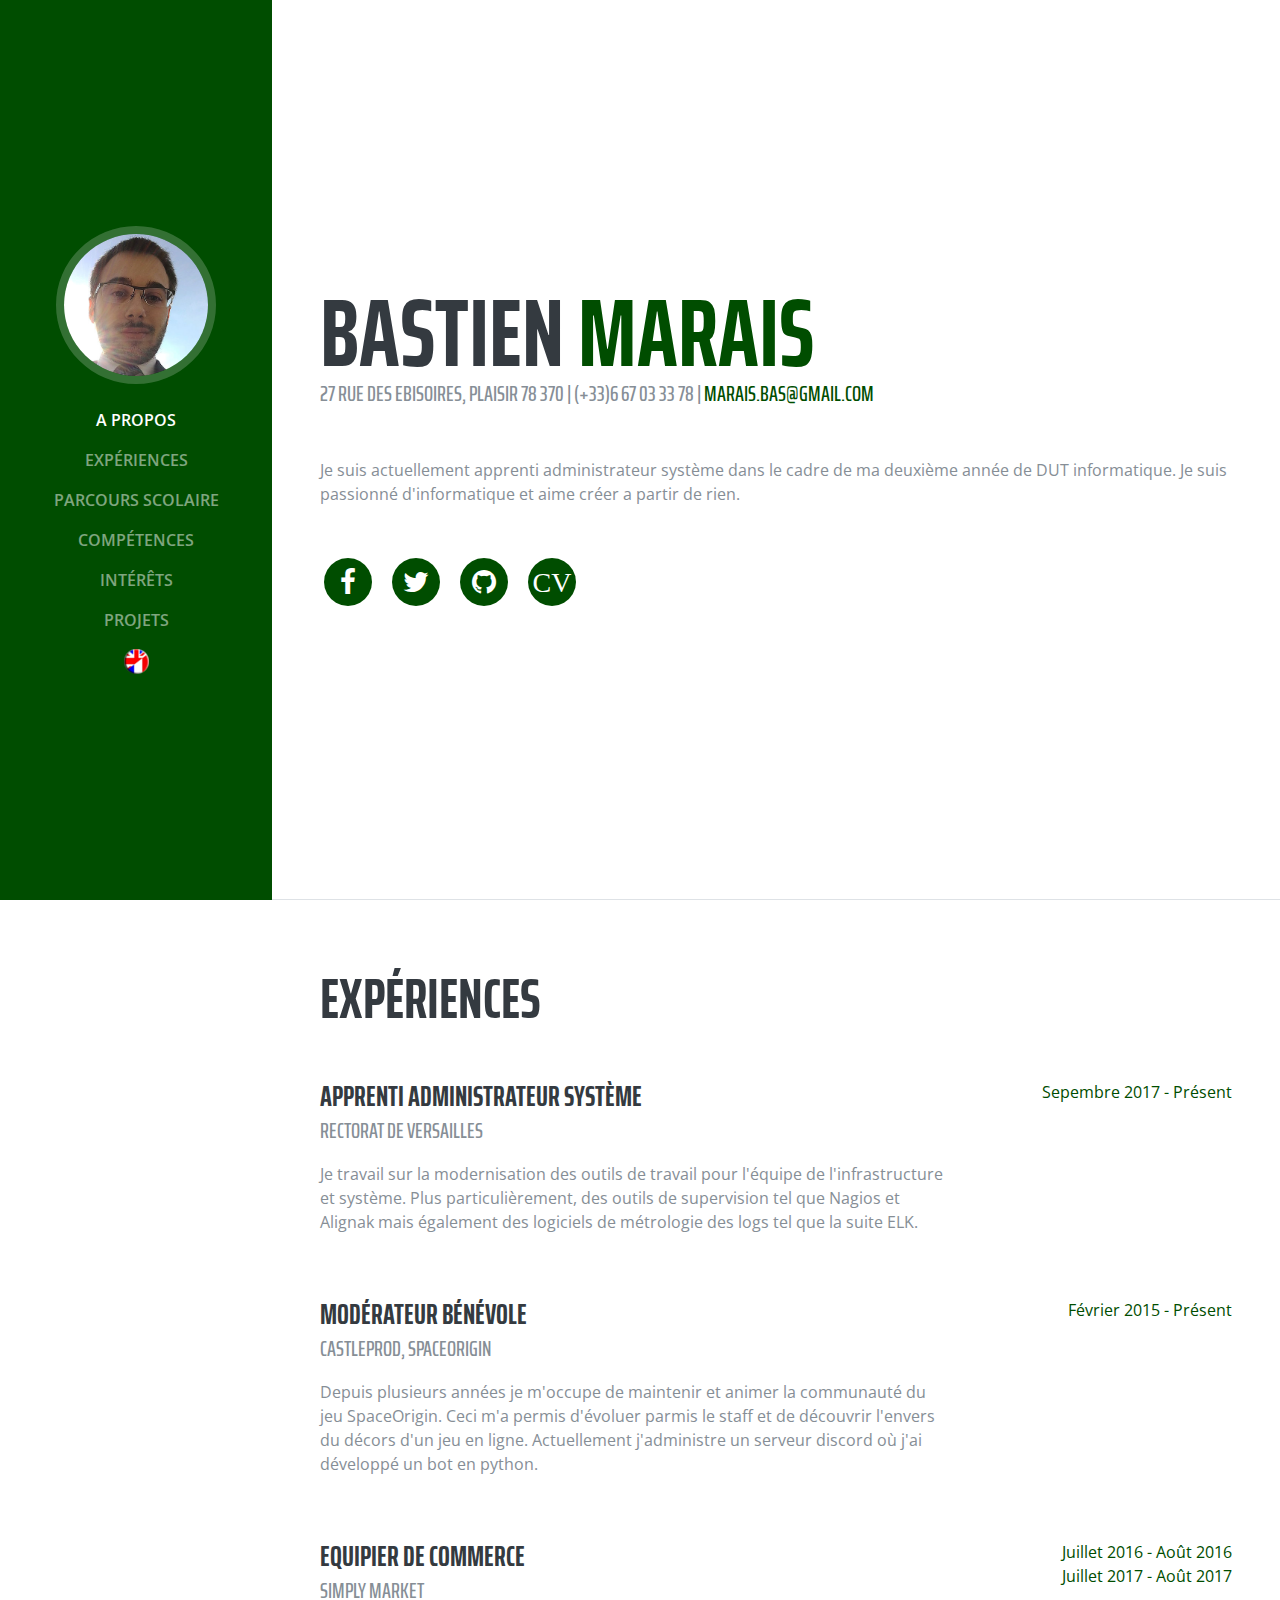
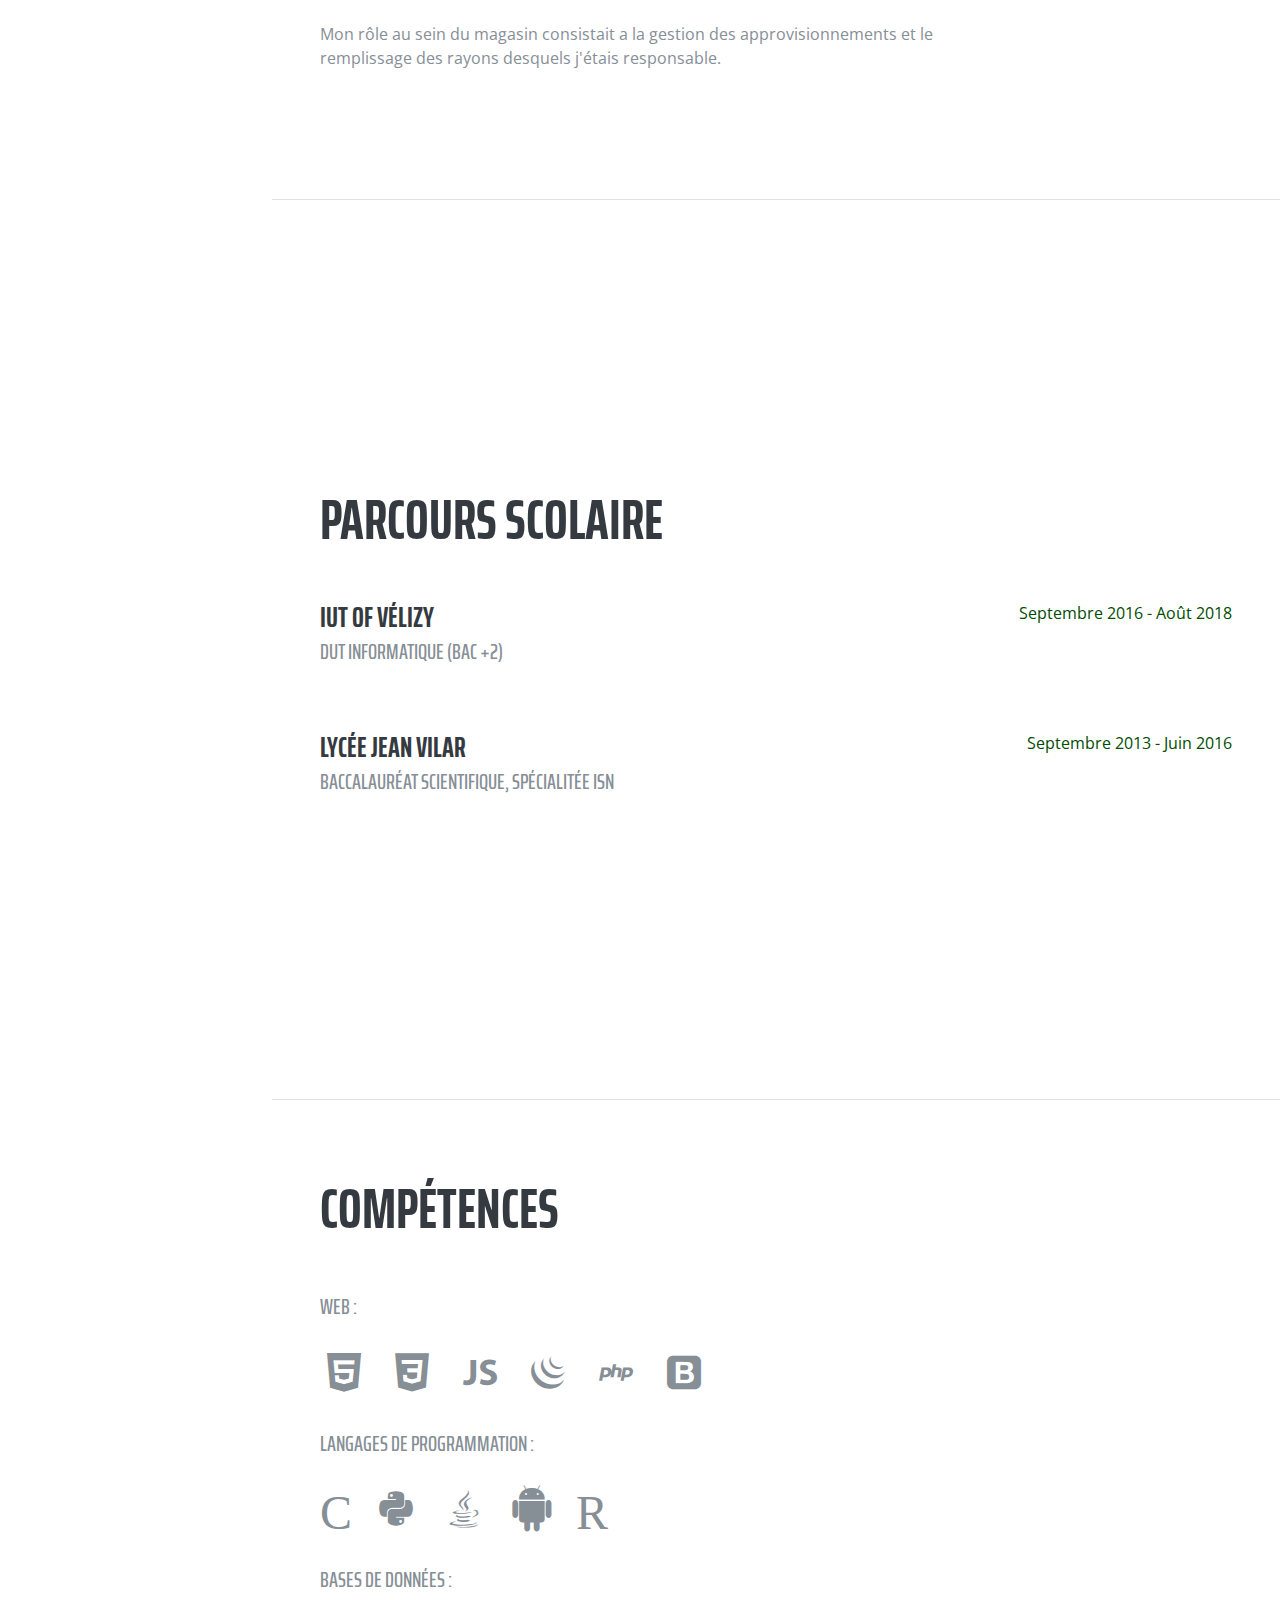
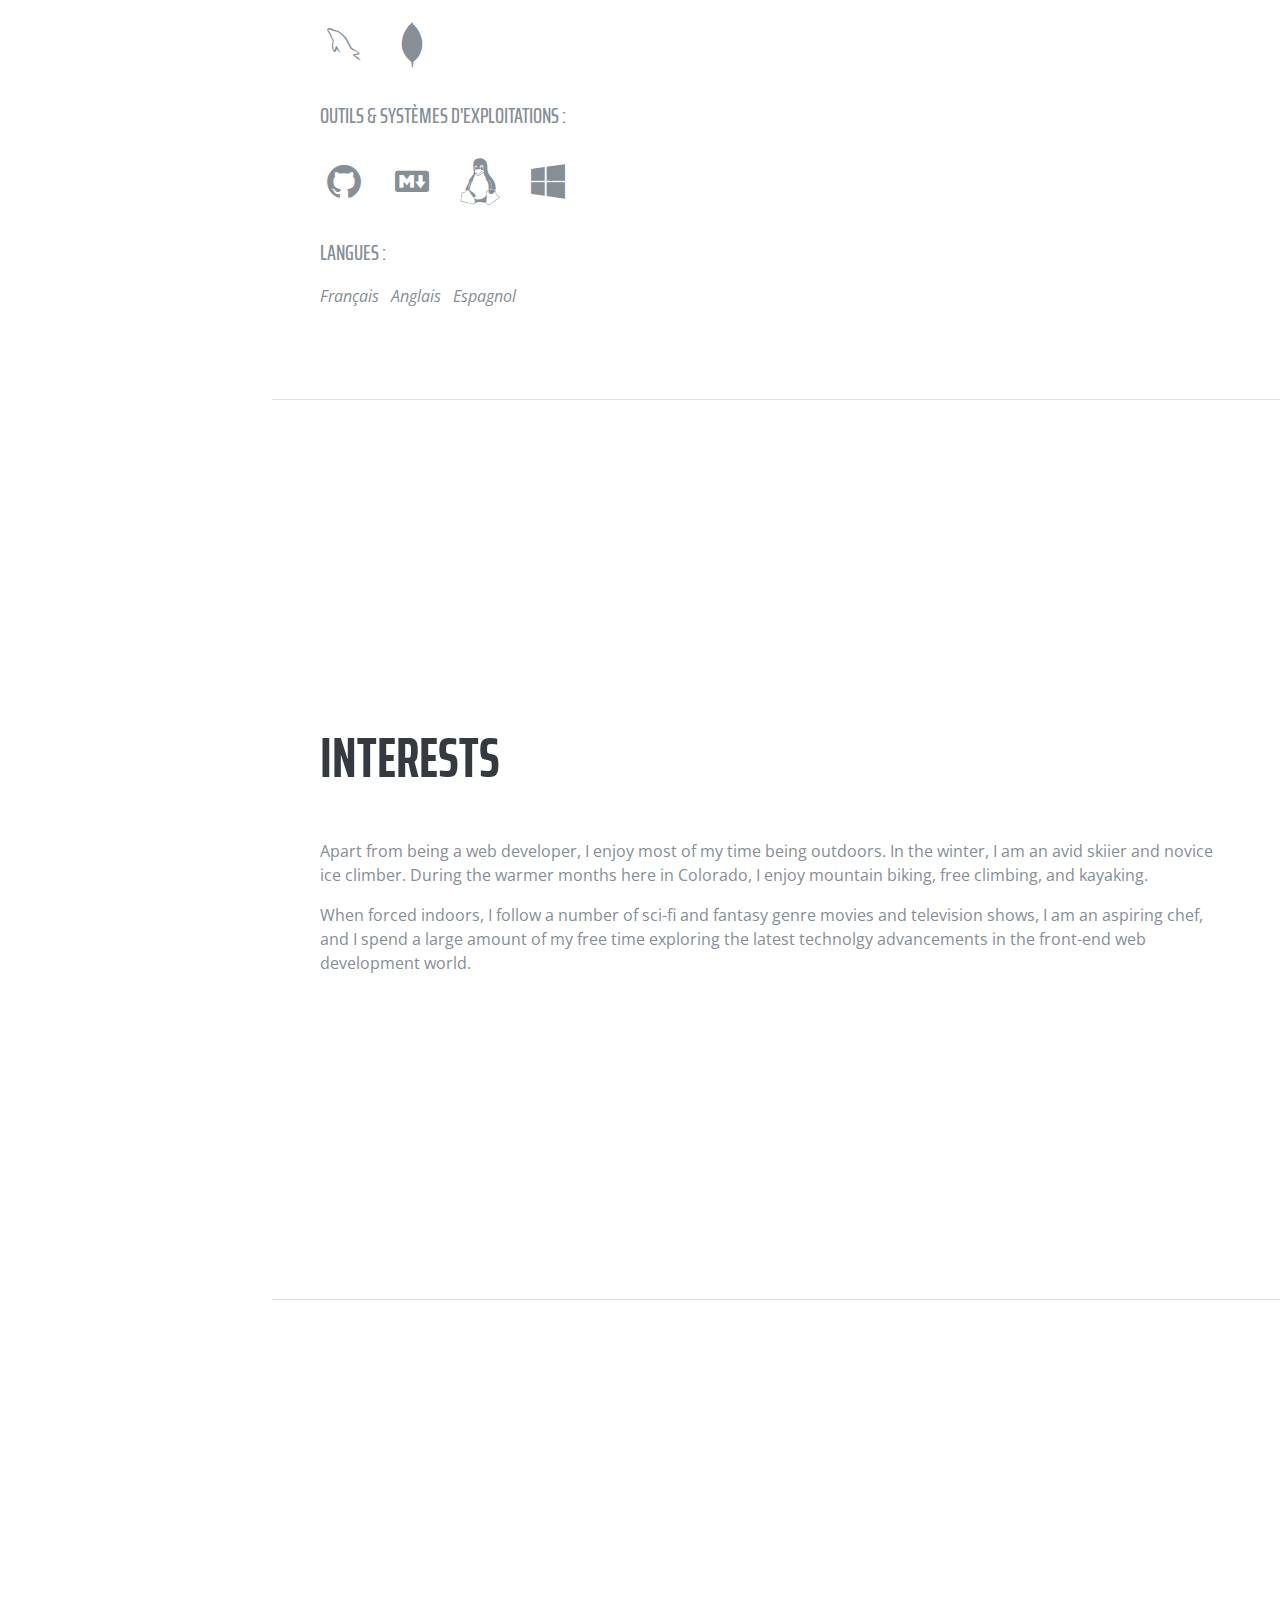
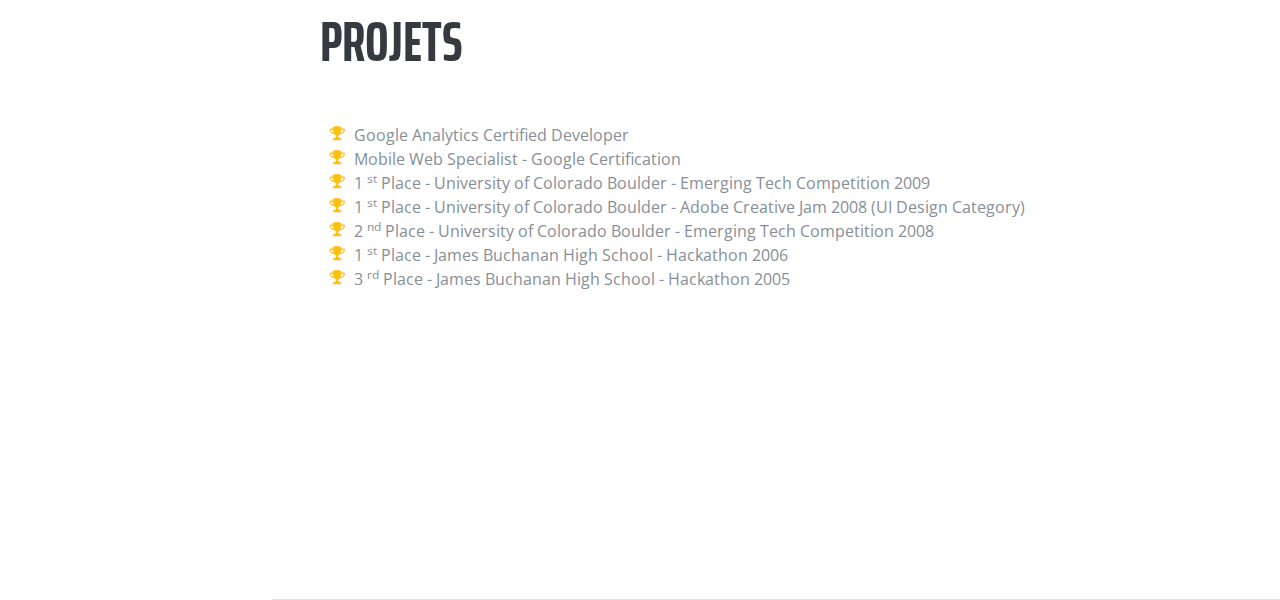
==== commit c0a366ad: "Translate and update" ====
--- a/index.html
+++ b/index.html
@@ -1,324 +1,321 @@
 <!DOCTYPE html>
-<html lang="en">
-
-  <head>
-
-    <meta charset="utf-8">
-    <meta name="viewport" content="width=device-width, initial-scale=1, shrink-to-fit=no">
-    <meta name="description" content="">
-    <meta name="author" content="">
-
-    <title>Resume - Bastien Marais</title>
-
-    <!-- Bootstrap core CSS -->
-    <link href="vendor/bootstrap/css/bootstrap.min.css" rel="stylesheet">
-
-    <!-- Custom fonts for this template -->
-    <link href="https://fonts.googleapis.com/css?family=Saira+Extra+Condensed:100,200,300,400,500,600,700,800,900" rel="stylesheet">
-    <link href="https://fonts.googleapis.com/css?family=Open+Sans:300,300i,400,400i,600,600i,700,700i,800,800i" rel="stylesheet">
-    <link href="vendor/font-awesome/css/font-awesome.min.css" rel="stylesheet">
-    <link href="vendor/devicons/css/devicons.min.css" rel="stylesheet">
-    <link href="vendor/simple-line-icons/css/simple-line-icons.css" rel="stylesheet">
-
-    <!-- Custom styles for this template -->
-    <link href="css/resume.css" rel="stylesheet">
-
-  </head>
-
-  <body id="page-top">
-
-    <nav class="navbar navbar-expand-lg navbar-dark bg-primary fixed-top" id="sideNav">
-      <a class="navbar-brand js-scroll-trigger" href="#page-top">
+<html lang="fr">
+
+    <head>
+
+        <meta charset="utf-8">
+        <meta name="viewport" content="width=device-width, initial-scale=1, shrink-to-fit=no">
+        <meta name="description" content="Mon CV et ma vie">
+        <meta name="author" content="Bastien Marais">
+
+        <title>Résumé - Bastien Marais</title>
+
+        <!-- Bootstrap core CSS -->
+        <link href="vendor/bootstrap/css/bootstrap.min.css" rel="stylesheet">
+
+        <!-- Custom fonts for this template -->
+        <link href="https://fonts.googleapis.com/css?family=Saira+Extra+Condensed:100,200,300,400,500,600,700,800,900" rel="stylesheet">
+        <link href="https://fonts.googleapis.com/css?family=Open+Sans:300,300i,400,400i,600,600i,700,700i,800,800i" rel="stylesheet">
+        <link href="vendor/font-awesome/css/font-awesome.min.css" rel="stylesheet">
+        <link href="vendor/devicons/css/devicons.min.css" rel="stylesheet">
+        <link href="vendor/simple-line-icons/css/simple-line-icons.css" rel="stylesheet">
+
+        <!-- Custom styles for this template -->
+        <link href="css/resume.css" rel="stylesheet">
+
+    </head>
+
+    <body id="page-top">
+
+        <nav class="navbar navbar-expand-lg navbar-dark bg-primary fixed-top" id="sideNav">
+            <a class="navbar-brand js-scroll-trigger" href="#page-top">
         <span class="d-none d-lg-block">
           <img class="img-fluid img-profile rounded-circle mx-auto mb-2" src="img/profile.png" alt="">
         </span>
       </a>
-      <button class="navbar-toggler" type="button" data-toggle="collapse" data-target="#navbarSupportedContent" aria-controls="navbarSupportedContent" aria-expanded="false" aria-label="Toggle navigation">
+            <button class="navbar-toggler" type="button" data-toggle="collapse" data-target="#navbarSupportedContent" aria-controls="navbarSupportedContent" aria-expanded="false" aria-label="Toggle navigation">
         <span class="navbar-toggler-icon"></span>
       </button>
-      <div class="collapse navbar-collapse" id="navbarSupportedContent">
-        <ul class="navbar-nav">
-          <li class="nav-item">
-            <a class="nav-link js-scroll-trigger" href="#about">About</a>
-          </li>
-          <li class="nav-item">
-            <a class="nav-link js-scroll-trigger" href="#experience">Experience</a>
-          </li>
-          <li class="nav-item">
-            <a class="nav-link js-scroll-trigger" href="#education">Education</a>
-          </li>
-          <li class="nav-item">
-            <a class="nav-link js-scroll-trigger" href="#skills">Skills</a>
-          </li>
-          <li class="nav-item">
-            <a class="nav-link js-scroll-trigger" href="#interests">Interests</a>
-          </li>
-          <li class="nav-item">
-            <a class="nav-link js-scroll-trigger" href="#projects">Projects</a>
-          </li>
-        </ul>
-      </div>
-    </nav>
-
-    <div class="container-fluid p-0">
-
-      <section class="resume-section p-3 p-lg-5 d-flex d-column" id="about">
-        <div class="my-auto">
-          <h1 class="mb-0">Bastien
-            <span class="text-primary">Marais</span>
-          </h1>
-          <div class="subheading mb-5">27 rue des Ebisoires, Plaisir 78 370 | (+33)6 67 03 33 78 |
-            <a href="mailto:marais.bas@gmail.com">marais.bas@gmail.com</a>
-          </div>
-          <p class="mb-5">I am experienced in leveraging agile frameworks to provide a robust synopsis for high level overviews. Iterative approaches to corporate strategy foster collaborative thinking to further the overall value proposition.</p>
-          <ul class="list-inline list-social-icons mb-0">
-            <li class="list-inline-item">
-              <a href="https://www.facebook.com/profile.php?id=100008419028783" target="_blank">
+            <div class="collapse navbar-collapse" id="navbarSupportedContent">
+                <ul class="navbar-nav">
+                    <li class="nav-item">
+                        <a class="nav-link js-scroll-trigger" href="#about">A propos</a>
+                    </li>
+                    <li class="nav-item">
+                        <a class="nav-link js-scroll-trigger" href="#experience">Expériences</a>
+                    </li>
+                    <li class="nav-item">
+                        <a class="nav-link js-scroll-trigger" href="#education">Parcours scolaire</a>
+                    </li>
+                    <li class="nav-item">
+                        <a class="nav-link js-scroll-trigger" href="#skills">Compétences</a>
+                    </li>
+                    <li class="nav-item">
+                        <a class="nav-link js-scroll-trigger" href="#interests">Intérêts</a>
+                    </li>
+                    <li class="nav-item">
+                        <a class="nav-link js-scroll-trigger" href="#projects">Projets</a>
+                    </li>
+                    <li class="nav-item">
+                        <a class="nav-link js-scroll-trigger" href="index-en.html">
+			  <img class="img-fluid" src="img/flags.png" alt="Drapeaux français et anglais">
+			</a>
+                    </li>
+                </ul>
+            </div>
+        </nav>
+
+        <div class="container-fluid p-0">
+
+            <section class="resume-section p-3 p-lg-5 d-flex d-column" id="about">
+                <div class="my-auto">
+                    <h1 class="mb-0">Bastien
+                        <span class="text-primary">Marais</span>
+                    </h1>
+                    <div class="subheading mb-5">27 rue des Ebisoires, Plaisir 78 370 | (+33)6 67 03 33 78 |
+                        <a href="mailto:marais.bas@gmail.com">marais.bas@gmail.com</a>
+                    </div>
+                    <p class="mb-5">Je suis actuellement apprenti administrateur système dans le cadre de ma deuxième année de DUT informatique. Je suis passionné d'informatique et aime créer a partir de rien.</p>
+                    <ul class="list-inline list-social-icons mb-0">
+                        <li class="list-inline-item">
+                            <a href="https://www.facebook.com/profile.php?id=100008419028783" target="_blank">
                 <span class="fa-stack fa-lg">
                   <i class="fa fa-circle fa-stack-2x"></i>
                   <i class="fa fa-facebook fa-stack-1x fa-inverse"></i>
                 </span>
               </a>
-            </li>
-            <li class="list-inline-item">
-              <a href="https://twitter.com/Bastoune_" target="_blank">
+                        </li>
+                        <li class="list-inline-item">
+                            <a href="https://twitter.com/Bastoune_" target="_blank">
                 <span class="fa-stack fa-lg">
                   <i class="fa fa-circle fa-stack-2x"></i>
                   <i class="fa fa-twitter fa-stack-1x fa-inverse"></i>
                 </span>
               </a>
-            </li>
-            <li class="list-inline-item">
-              <a href="https://github.com/BastienMarais" target="_blank">
+                        </li>
+                        <li class="list-inline-item">
+                            <a href="https://github.com/BastienMarais" target="_blank">
                 <span class="fa-stack fa-lg">
                   <i class="fa fa-circle fa-stack-2x"></i>
                   <i class="fa fa-github fa-stack-1x fa-inverse"></i>
                 </span>
               </a>
-            </li>
-			<li class="list-inline-item">
-              <a href="files/CV_MARAIS_Bastien_en.pdf" target="_blank">
+                        </li>
+                        <li class="list-inline-item">
+                            <a href="files/CV_MARAIS_Bastien_fr.pdf" target="_blank">
                 <span class="fa-stack fa-lg">
                   <i class="fa fa-circle fa-stack-2x"></i>
                   <i class="fa fa-stack-1x fa-inverse">CV</i>
                 </span>
               </a>
-            </li>
-          </ul>
-        </div>
-      </section>
-
-      <section class="resume-section p-3 p-lg-5 d-flex flex-column" id="experience">
-        <div class="my-auto">
-          <h2 class="mb-5">Experience</h2>
-
-          <div class="resume-item d-flex flex-column flex-md-row mb-5">
-            <div class="resume-content mr-auto">
-              <h3 class="mb-0">Apprentice administrator system</h3>
-              <div class="subheading mb-3">Versailles Rectorate</div>
-              <p>Bring to the table win-win survival strategies to ensure proactive domination. At the end of the day, going forward, a new normal that has evolved from generation X is on the runway heading towards a streamlined cloud solution. User generated content in real-time will have multiple touchpoints for offshoring.</p>
+                        </li>
+                    </ul>
+                </div>
+            </section>
+
+            <section class="resume-section p-3 p-lg-5 d-flex flex-column" id="experience">
+                <div class="my-auto">
+                    <h2 class="mb-5">Expériences</h2>
+
+                    <div class="resume-item d-flex flex-column flex-md-row mb-5">
+                        <div class="resume-content mr-auto">
+                            <h3 class="mb-0">Apprenti administrateur système</h3>
+                            <div class="subheading mb-3">Rectorat de Versailles</div>
+                            <p>Je travail sur la modernisation des outils de travail pour l'équipe de l'infrastructure et système. Plus particulièrement, des outils de supervision tel que Nagios et Alignak mais également des logiciels de métrologie des logs tel que la suite ELK.</p>
+                        </div>
+                        <div class="resume-date text-md-right">
+                            <span class="text-primary">Sepembre 2017 - Présent</span>
+                        </div>
+                    </div>
+
+                    <div class="resume-item d-flex flex-column flex-md-row mb-5">
+                        <div class="resume-content mr-auto">
+                            <h3 class="mb-0">Modérateur bénévole</h3>
+                            <div class="subheading mb-3">CastleProd, SpaceOrigin</div>
+                            <p>Depuis plusieurs années je m'occupe de maintenir et animer la communauté du jeu SpaceOrigin. Ceci m'a permis d'évoluer parmis le staff et de découvrir l'envers du décors d'un jeu en ligne. Actuellement j'administre un serveur discord où j'ai développé un bot en python. </p>
+                        </div>
+                        <div class="resume-date text-md-right">
+                            <span class="text-primary">Février 2015 - Présent</span>
+                        </div>
+                    </div>
+
+                    <div class="resume-item d-flex flex-column flex-md-row mb-5">
+                        <div class="resume-content mr-auto">
+                            <h3 class="mb-0">Equipier de commerce</h3>
+                            <div class="subheading mb-3">Simply Market</div>
+                            <p>Mon rôle au sein du magasin consistait a la gestion des approvisionnements et le remplissage des rayons desquels j'étais responsable.</p>
+                        </div>
+                        <div class="resume-date text-md-right">
+                            <span class="text-primary">Juillet 2016 - Août 2016</span>
+                            <br/>
+                            <span class="text-primary">Juillet 2017 - Août 2017</span>
+                        </div>
+                    </div>
+                </div>
+
+            </section>
+
+            <section class="resume-section p-3 p-lg-5 d-flex flex-column" id="education">
+                <div class="my-auto">
+                    <h2 class="mb-5">Parcours scolaire</h2>
+
+                    <div class="resume-item d-flex flex-column flex-md-row mb-5">
+                        <div class="resume-content mr-auto">
+                            <h3 class="mb-0">IUT of Vélizy</h3>
+                            <div class="subheading mb-3">DUT informatique (Bac +2)</div>
+                            <p> </p>
+                        </div>
+                        <div class="resume-date text-md-right">
+                            <span class="text-primary">Septembre 2016 - Août 2018</span>
+                        </div>
+                    </div>
+
+                    <div class="resume-item d-flex flex-column flex-md-row">
+                        <div class="resume-content mr-auto">
+                            <h3 class="mb-0">Lycée Jean Vilar </h3>
+                            <div class="subheading mb-3">Baccalauréat scientifique, spécialitée ISN </div>
+                            <p> </p>
+                        </div>
+                        <div class="resume-date text-md-right">
+                            <span class="text-primary">Septembre 2013 - Juin 2016</span>
+                        </div>
+                    </div>
+
+                </div>
+            </section>
+
+            <section class="resume-section p-3 p-lg-5 d-flex flex-column" id="skills">
+                <div class="my-auto">
+                    <h2 class="mb-5">Compétences</h2>
+
+                    <div class="subheading mb-3">WEB :</div>
+                    <ul class="list-inline list-icons">
+                        <li class="list-inline-item">
+                            <i class="devicons devicons-html5" title="HTML 5"></i>
+                        </li>
+                        <li class="list-inline-item">
+                            <i class="devicons devicons-css3" title="CSS 3"></i>
+                        </li>
+                        <li class="list-inline-item">
+                            <i class="devicons devicons-javascript" title="Javascript"></i>
+                        </li>
+                        <li class="list-inline-item">
+                            <i class="devicons devicons-jquery" title="Jquery"></i>
+                        </li>
+                        <li class="list-inline-item">
+                            <i class="devicons devicons-php" title="PHP"></i>
+                        </li>
+                        <li class="list-inline-item">
+                            <i class="devicons devicons-bootstrap" title="Bootstrap V4"></i>
+                        </li>
+                    </ul>
+                    <div class="subheading mb-3">Langages de programmation :</div>
+                    <ul class="list-inline list-icons">
+                        <li class="list-inline-item">
+                            <i class="devicons">C</i>
+                        </li>
+                        <li class="list-inline-item">
+                            <i class="devicons devicons-python" title="Python"></i>
+                        </li>
+                        <li class="list-inline-item">
+                            <i class="devicons devicons-java" title="Java"></i>
+                        </li>
+                        <li class="list-inline-item">
+                            <i class="devicons devicons-android" title="Android"></i>
+                        </li>
+                        <li class="list-inline-item">
+                            <i class="devicons">R</i>
+                        </li>
+                    </ul>
+                    <div class="subheading mb-3">Bases de données :</div>
+                    <ul class="list-inline list-icons">
+                        <li class="list-inline-item">
+                            <i class="devicons devicons-mysql" title="MySQL"></i>
+                        </li>
+                        <li class="list-inline-item">
+                            <i class="devicons devicons-mongodb" title="MongoDB"></i>
+                        </li>
+                        <li class="list-inline-item">
+                            <i class="devicons devicons-oracle" title="Oracle"></i>
+                        </li>
+                    </ul>
+                    <div class="subheading mb-3">Outils &amp; systèmes d'exploitations :</div>
+                    <ul class="list-inline list-icons">
+                        <li class="list-inline-item">
+                            <i class="devicons devicons-github_badge" title="Github"></i>
+                        </li>
+                        <li class="list-inline-item">
+                            <i class="devicons devicons-markdown" title="Markdown"></i>
+                        </li>
+                        <li class="list-inline-item">
+                            <i class="devicons devicons-linux" title="Debian, Ubuntu, CentOS et RHEL 7"></i>
+                        </li>
+                        <li class="list-inline-item">
+                            <i class="devicons devicons-windows" title="XP, Vista, 7 et 10"></i>
+                        </li>
+                    </ul>
+                    <div class="subheading mb-3">Langues :</div>
+                    <ul class="list-inline">
+                        <li class="list-inline-item">
+                            <i class="">Français</i>
+                        </li>
+                        <li class="list-inline-item">
+                            <i class="">Anglais</i>
+                        </li>
+                        <li class="list-inline-item">
+                            <i class="">Espagnol</i>
+                        </li>
+                    </ul>
+            </section>
+
+            <section class="resume-section p-3 p-lg-5 d-flex flex-column" id="interests">
+                <div class="my-auto">
+                    <h2 class="mb-5">Interests</h2>
+                    <p>Apart from being a web developer, I enjoy most of my time being outdoors. In the winter, I am an avid skiier and novice ice climber. During the warmer months here in Colorado, I enjoy mountain biking, free climbing, and kayaking.</p>
+                    <p class="mb-0">When forced indoors, I follow a number of sci-fi and fantasy genre movies and television shows, I am an aspiring chef, and I spend a large amount of my free time exploring the latest technolgy advancements in the front-end web development world.</p>
+                </div>
+            </section>
+
+            <section class="resume-section p-3 p-lg-5 d-flex flex-column" id="projects">
+                <div class="my-auto">
+                    <h2 class="mb-5">Projets</h2>
+                    <ul class="fa-ul mb-0">
+                        <li>
+                            <i class="fa-li fa fa-trophy text-warning"></i> Google Analytics Certified Developer</li>
+                        <li>
+                            <i class="fa-li fa fa-trophy text-warning"></i> Mobile Web Specialist - Google Certification</li>
+                        <li>
+                            <i class="fa-li fa fa-trophy text-warning"></i> 1
+                            <sup>st</sup> Place - University of Colorado Boulder - Emerging Tech Competition 2009</li>
+                        <li>
+                            <i class="fa-li fa fa-trophy text-warning"></i> 1
+                            <sup>st</sup> Place - University of Colorado Boulder - Adobe Creative Jam 2008 (UI Design Category)</li>
+                        <li>
+                            <i class="fa-li fa fa-trophy text-warning"></i> 2
+                            <sup>nd</sup> Place - University of Colorado Boulder - Emerging Tech Competition 2008</li>
+                        <li>
+                            <li>
+                                <i class="fa-li fa fa-trophy text-warning"></i> 1
+                                <sup>st</sup> Place - James Buchanan High School - Hackathon 2006</li>
+                            <li>
+                                <i class="fa-li fa fa-trophy text-warning"></i> 3
+                                <sup>rd</sup> Place - James Buchanan High School - Hackathon 2005</li>
+                    </ul>
+                </div>
+            </section>
+
             </div>
-            <div class="resume-date text-md-right">
-              <span class="text-primary">September 2017 - Present</span>
-            </div>
-          </div>
-
-          <div class="resume-item d-flex flex-column flex-md-row mb-5">
-            <div class="resume-content mr-auto">
-              <h3 class="mb-0">Volunteer moderator</h3>
-              <div class="subheading mb-3">CastleProd, SpaceOrigin</div>
-              <p>Capitalize on low hanging fruit to identify a ballpark value added activity to beta test. Override the digital divide with additional clickthroughs from DevOps. Nanotechnology immersion along the information highway will close the loop on focusing solely on the bottom line.</p>
-            </div>
-            <div class="resume-date text-md-right">
-              <span class="text-primary">February 2015 - Present</span>
-            </div>
-          </div>
-
-          <div class="resume-item d-flex flex-column flex-md-row mb-5">
-            <div class="resume-content mr-auto">
-              <h3 class="mb-0">Storekeeper</h3>
-              <div class="subheading mb-3">Simply Market</div>
-              <p>Podcasting operational change management inside of workflows to establish a framework. Taking seamless key performance indicators offline to maximise the long tail. Keeping your eye on the ball while performing a deep dive on the start-up mentality to derive convergence on cross-platform integration.</p>
-            </div>
-            <div class="resume-date text-md-right">
-              <span class="text-primary">July 2016 - August 2016</span>
-			  <br/>
-			  <span class="text-primary">July 2017 - August 2017</span>
-            </div>
-          </div>
-        </div>
-
-      </section>
-
-      <section class="resume-section p-3 p-lg-5 d-flex flex-column" id="education">
-        <div class="my-auto">
-          <h2 class="mb-5">Education</h2>
-
-          <div class="resume-item d-flex flex-column flex-md-row mb-5">
-            <div class="resume-content mr-auto">
-              <h3 class="mb-0">University of Colorado Boulder</h3>
-              <div class="subheading mb-3">Bachelor of Science</div>
-              <div>Computer Science - Web Development Track</div>
-              <p>GPA: 3.23</p>
-            </div>
-            <div class="resume-date text-md-right">
-              <span class="text-primary">August 2006 - May 2010</span>
-            </div>
-          </div>
-
-          <div class="resume-item d-flex flex-column flex-md-row">
-            <div class="resume-content mr-auto">
-              <h3 class="mb-0">James Buchanan High School</h3>
-              <div class="subheading mb-3">Technology Magnet Program</div>
-              <p>GPA: 3.56</p>
-            </div>
-            <div class="resume-date text-md-right">
-              <span class="text-primary">August 2002 - May 2006</span>
-            </div>
-          </div>
-
-        </div>
-      </section>
-
-      <section class="resume-section p-3 p-lg-5 d-flex flex-column" id="skills">
-        <div class="my-auto">
-          <h2 class="mb-5">Skills</h2>
-
-		  <div class="subheading mb-3">WEB :</div>
-          <ul class="list-inline list-icons">
-            <li class="list-inline-item">
-              <i class="devicons devicons-html5" title="HTML 5"></i>
-            </li>
-            <li class="list-inline-item">
-              <i class="devicons devicons-css3" title="CSS 3"></i>
-            </li>
-            <li class="list-inline-item">
-              <i class="devicons devicons-javascript" title="Javascript"></i>
-            </li>
-            <li class="list-inline-item">
-              <i class="devicons devicons-jquery" title="Jquery"></i>
-            </li>
-            <li class="list-inline-item">
-              <i class="devicons devicons-php" title="PHP"></i>
-            </li>
-            <li class="list-inline-item">
-              <i class="devicons devicons-bootstrap" title="Bootstrap V4"></i>
-            </li>
-          </ul>
-		  <div class="subheading mb-3">Programming Languages :</div>
-		  <ul class="list-inline list-icons">
-            <li class="list-inline-item">
-              <i class="devicons">C</i>
-            </li>
-            <li class="list-inline-item">
-              <i class="devicons devicons-python" title="Python"></i>
-            </li>
-            <li class="list-inline-item">
-              <i class="devicons devicons-java" title="Java"></i>
-            </li>
-            <li class="list-inline-item">
-              <i class="devicons devicons-android" title="Android"></i>
-            </li>
-            <li class="list-inline-item">
-              <i class="devicons">R</i>
-            </li>
-          </ul>
-		  <div class="subheading mb-3">Databases :</div>
-		  <ul class="list-inline list-icons">
-            <li class="list-inline-item">
-              <i class="devicons devicons-mysql" title="MySQL"></i>
-            </li>
-            <li class="list-inline-item">
-              <i class="devicons devicons-mongodb" title="MongoDB"></i>
-            </li>
-            <li class="list-inline-item">
-              <i class="devicons devicons-oracle" title="Oracle"></i>
-            </li>
-          </ul>
-		  <div class="subheading mb-3">Tools &amp; OS :</div>
-			<ul class="list-inline list-icons">
-            <li class="list-inline-item">
-              <i class="devicons devicons-github_badge"  title="Github"></i>
-            </li>
-            <li class="list-inline-item">
-              <i class="devicons devicons-markdown" title="Markdown"></i>
-            </li>
-            <li class="list-inline-item">
-              <i class="devicons devicons-linux" title="Debian, Ubuntu, CentOS and RHEL 7"></i>
-            </li>
-            <li class="list-inline-item">
-              <i class="devicons devicons-windows" title="XP, Vista, 7 and 10"></i>
-            </li>
-          </ul>
-		  <div class="subheading mb-3">Languages :</div>
-			<ul class="list-inline">
-            <li class="list-inline-item">
-              <i class="">French</i>
-            </li>
-			<li class="list-inline-item">
-              <i class="">English</i>
-            </li>
-			<li class="list-inline-item">
-              <i class="">Spanish</i>
-            </li>
-			</ul>
-      </section>
-
-      <section class="resume-section p-3 p-lg-5 d-flex flex-column" id="interests">
-        <div class="my-auto">
-          <h2 class="mb-5">Interests</h2>
-          <p>Apart from being a web developer, I enjoy most of my time being outdoors. In the winter, I am an avid skiier and novice ice climber. During the warmer months here in Colorado, I enjoy mountain biking, free climbing, and kayaking.</p>
-          <p class="mb-0">When forced indoors, I follow a number of sci-fi and fantasy genre movies and television shows, I am an aspiring chef, and I spend a large amount of my free time exploring the latest technolgy advancements in the front-end web development world.</p>
-        </div>
-      </section>
-
-      <section class="resume-section p-3 p-lg-5 d-flex flex-column" id="projects">
-        <div class="my-auto">
-          <h2 class="mb-5">Awards &amp; Certifications</h2>
-          <ul class="fa-ul mb-0">
-            <li>
-              <i class="fa-li fa fa-trophy text-warning"></i>
-              Google Analytics Certified Developer</li>
-            <li>
-              <i class="fa-li fa fa-trophy text-warning"></i>
-              Mobile Web Specialist - Google Certification</li>
-            <li>
-              <i class="fa-li fa fa-trophy text-warning"></i>
-              1<sup>st</sup>
-              Place - University of Colorado Boulder - Emerging Tech Competition 2009</li>
-            <li>
-              <i class="fa-li fa fa-trophy text-warning"></i>
-              1<sup>st</sup>
-              Place - University of Colorado Boulder - Adobe Creative Jam 2008 (UI Design Category)</li>
-            <li>
-              <i class="fa-li fa fa-trophy text-warning"></i>
-              2<sup>nd</sup>
-              Place - University of Colorado Boulder - Emerging Tech Competition 2008</li>
-            <li>
-            <li>
-              <i class="fa-li fa fa-trophy text-warning"></i>
-              1<sup>st</sup>
-              Place - James Buchanan High School - Hackathon 2006</li>
-            <li>
-              <i class="fa-li fa fa-trophy text-warning"></i>
-              3<sup>rd</sup>
-              Place - James Buchanan High School - Hackathon 2005</li>
-          </ul>
-        </div>
-      </section>
-
-    </div>
-
-    <!-- Bootstrap core JavaScript -->
-    <script src="vendor/jquery/jquery.min.js"></script>
-    <script src="vendor/bootstrap/js/bootstrap.bundle.min.js"></script>
-
-    <!-- Plugin JavaScript -->
-    <script src="vendor/jquery-easing/jquery.easing.min.js"></script>
-
-    <!-- Custom scripts for this template -->
-    <script src="js/resume.min.js"></script>
-
-  </body>
+
+            <!-- Bootstrap core JavaScript -->
+            <script src="vendor/jquery/jquery.min.js"></script>
+            <script src="vendor/bootstrap/js/bootstrap.bundle.min.js"></script>
+
+            <!-- Plugin JavaScript -->
+            <script src="vendor/jquery-easing/jquery.easing.min.js"></script>
+
+            <!-- Custom scripts for this template -->
+            <script src="js/resume.min.js"></script>
+
+    </body>
 
 </html>
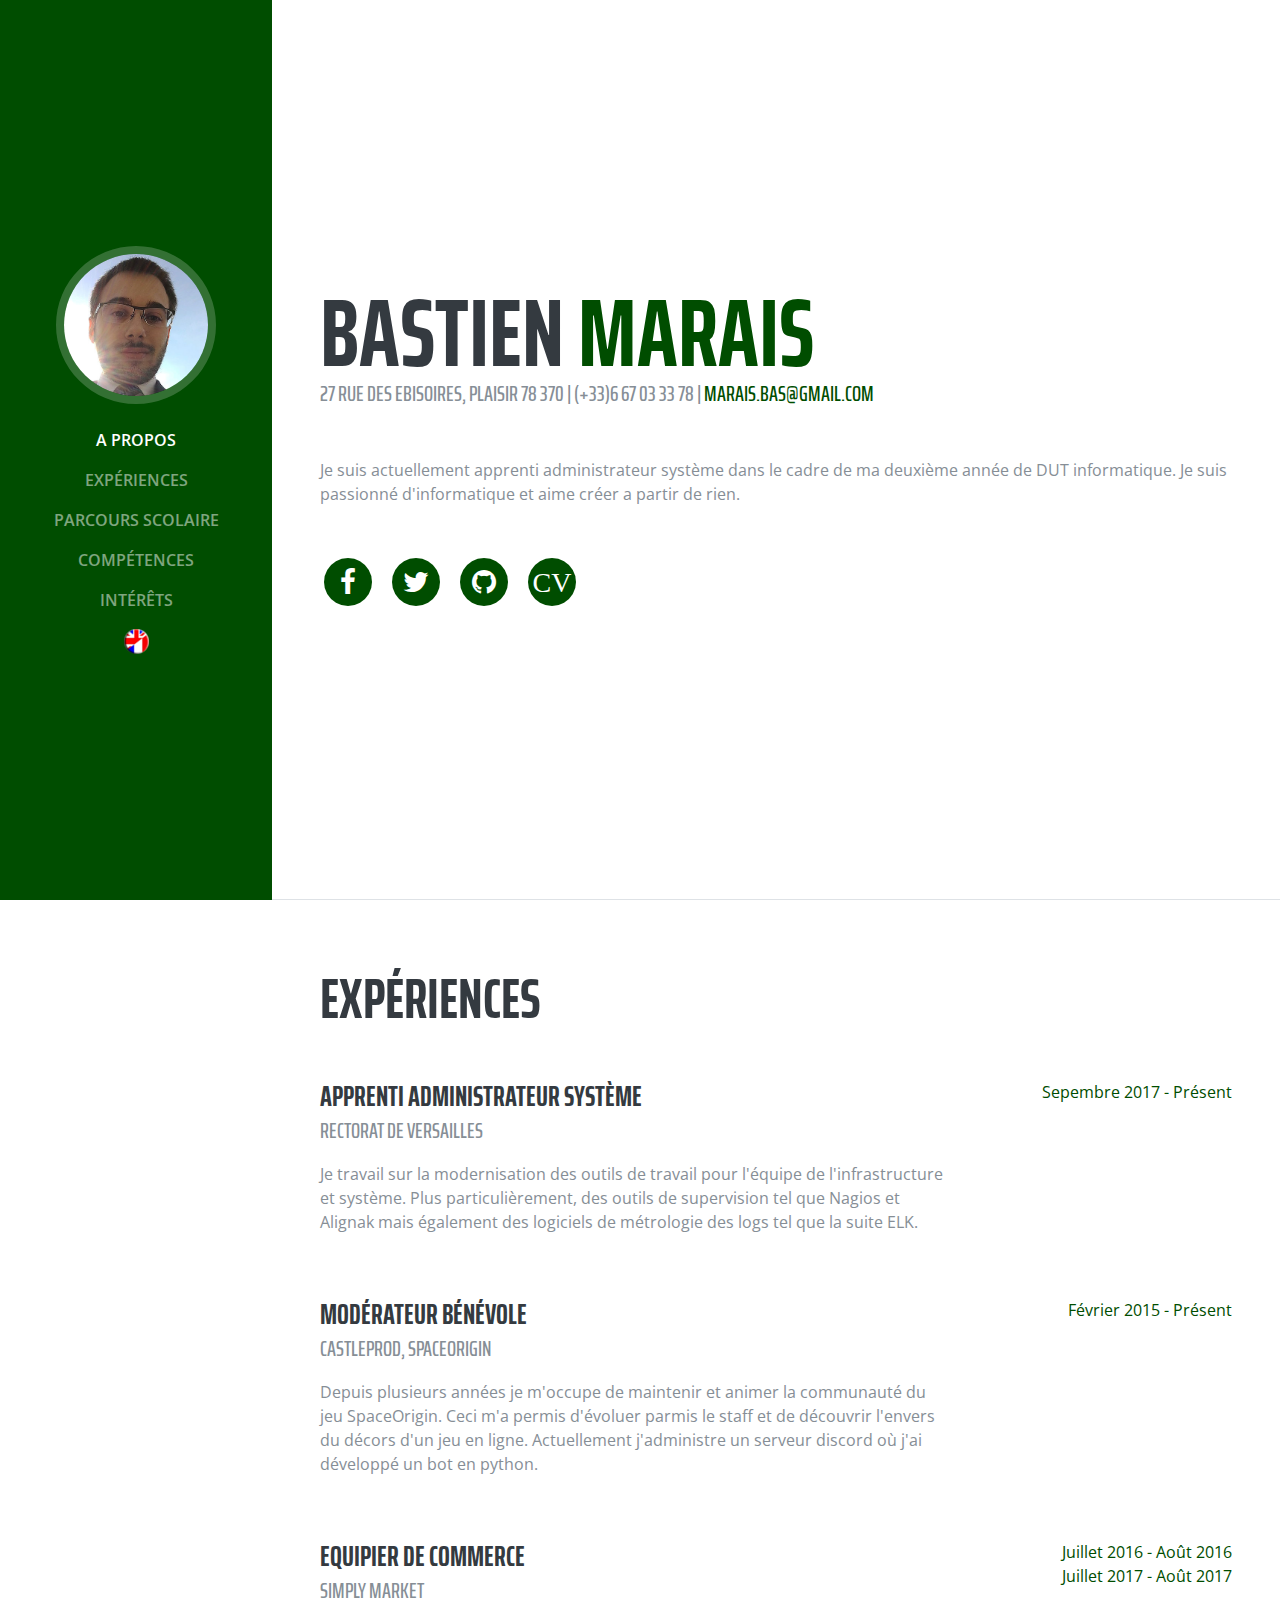
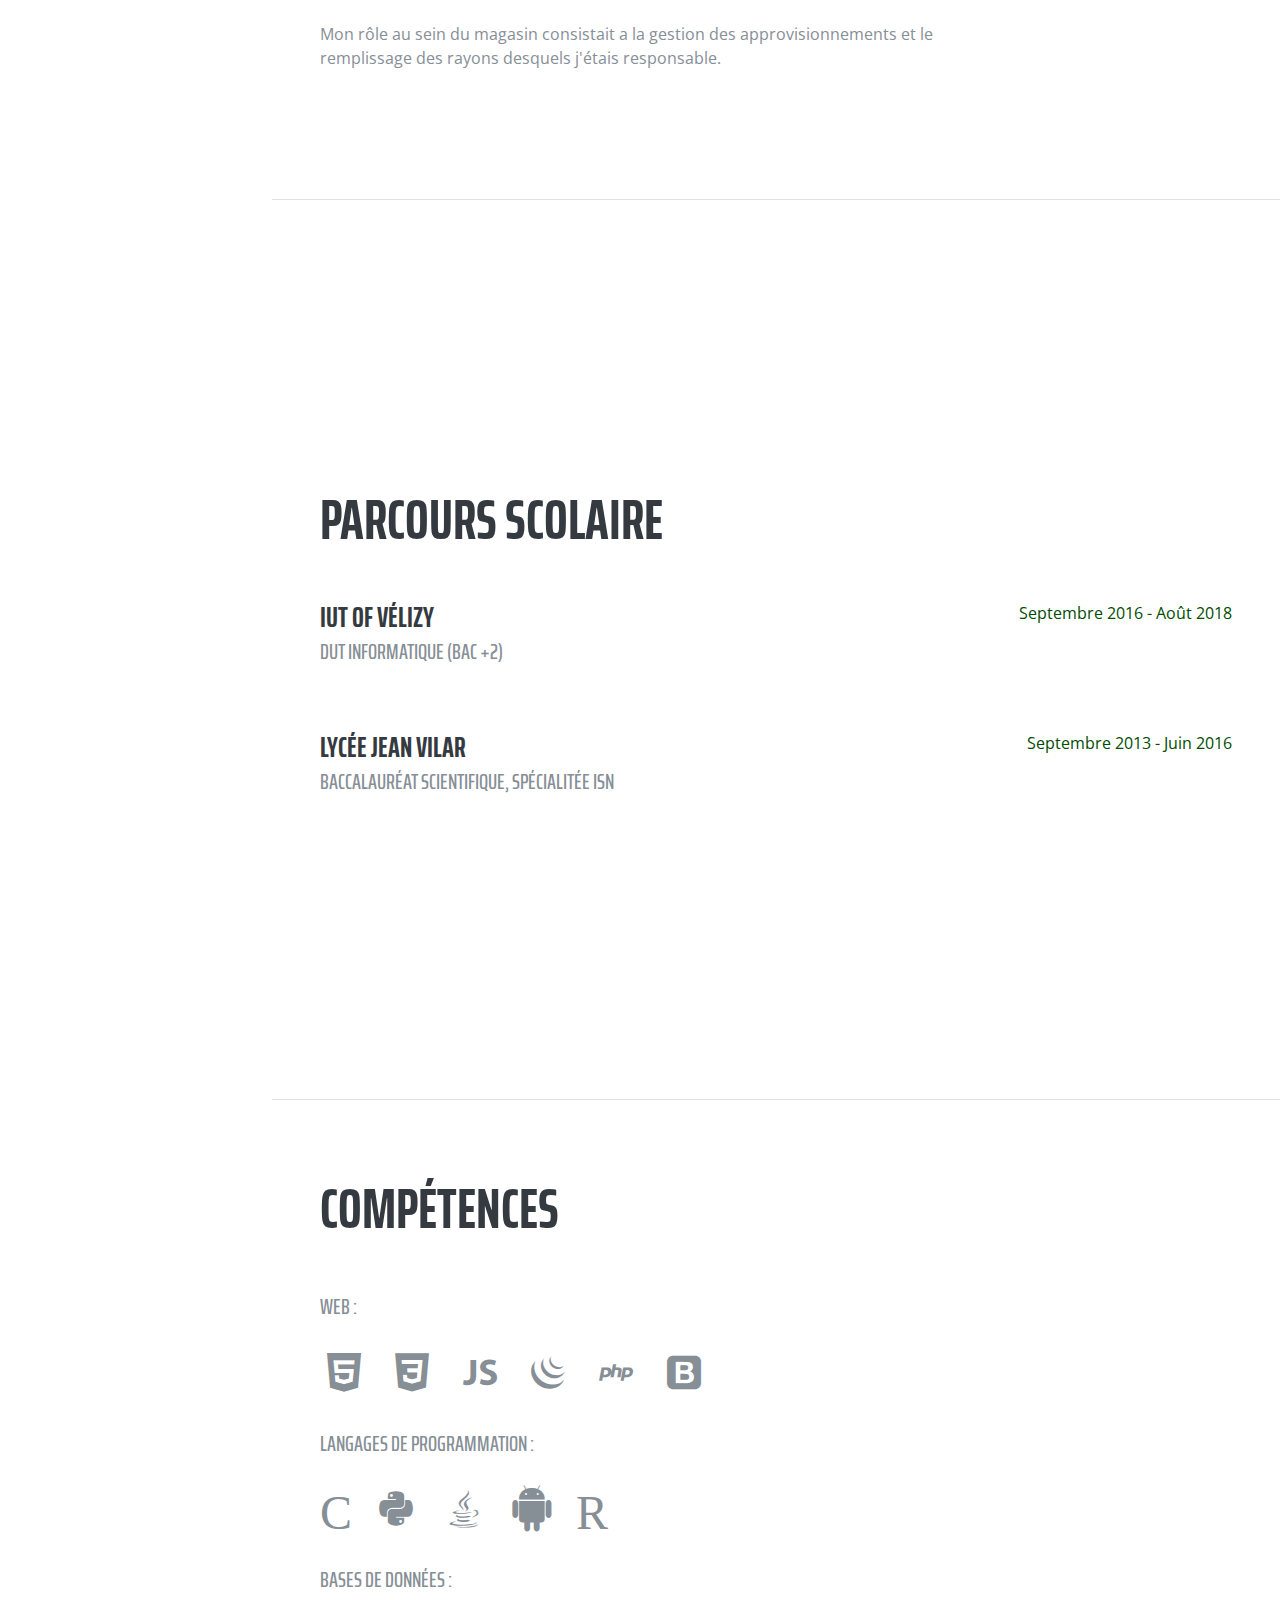
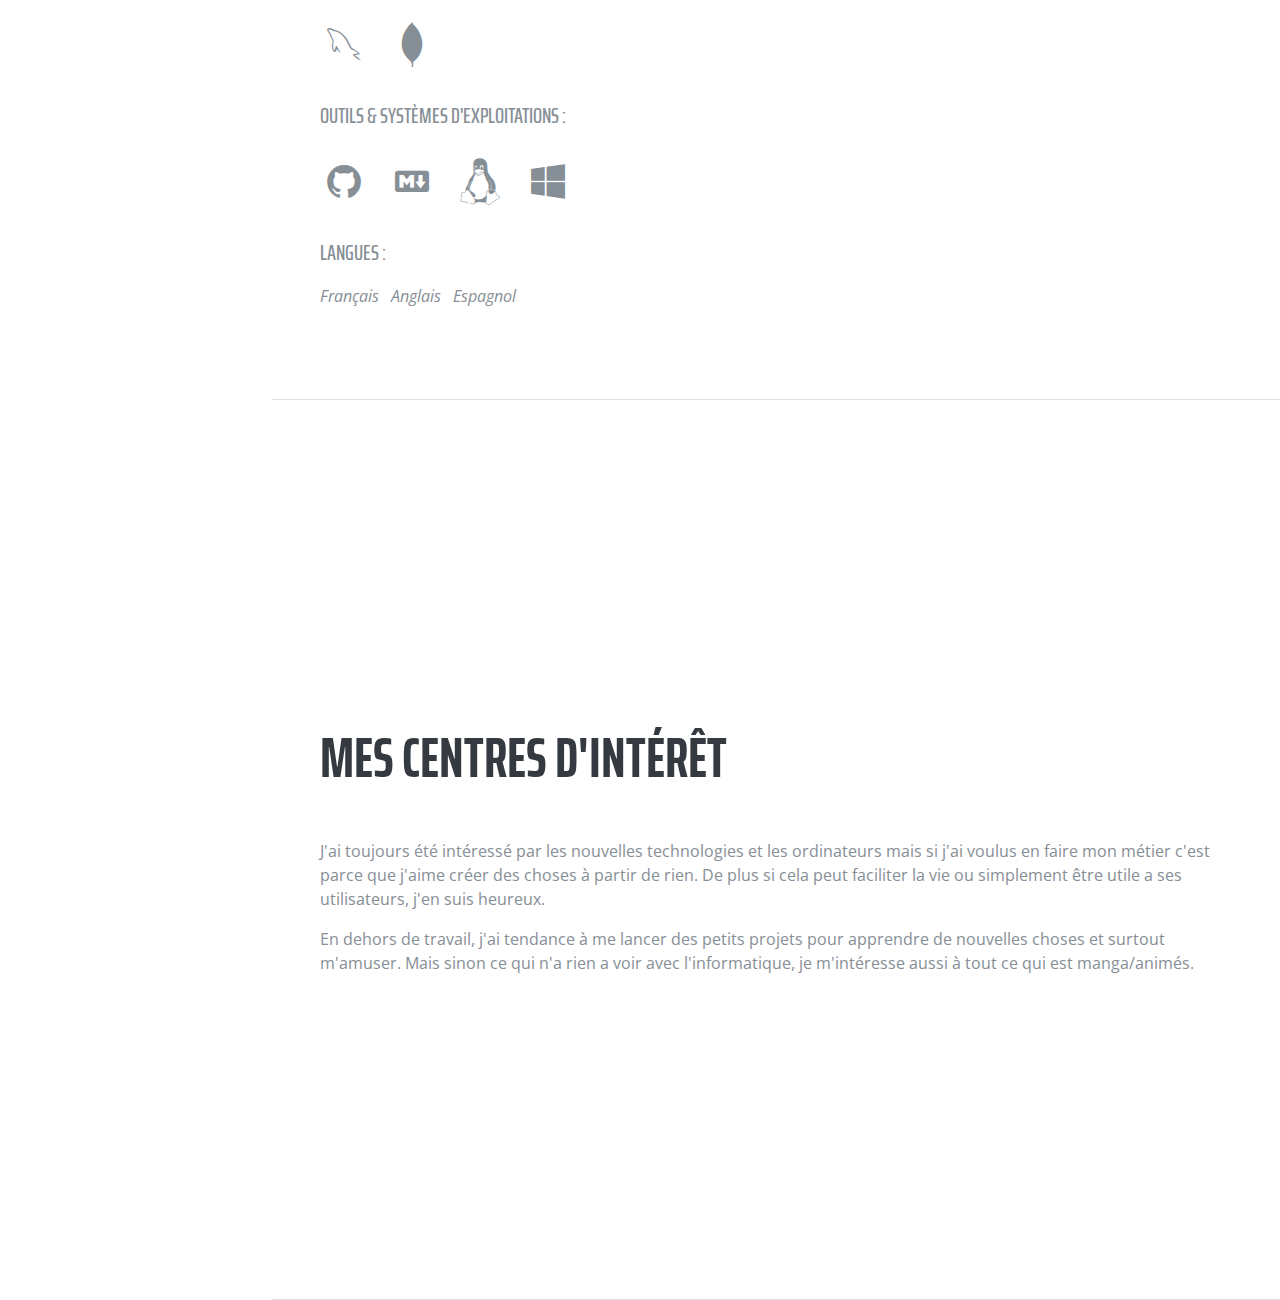
==== commit a7d89bfc: "Update translation" ====
--- a/index.html
+++ b/index.html
@@ -54,9 +54,6 @@
                         <a class="nav-link js-scroll-trigger" href="#interests">Intérêts</a>
                     </li>
                     <li class="nav-item">
-                        <a class="nav-link js-scroll-trigger" href="#projects">Projets</a>
-                    </li>
-                    <li class="nav-item">
                         <a class="nav-link js-scroll-trigger" href="index-en.html">
 			  <img class="img-fluid" src="img/flags.png" alt="Drapeaux français et anglais">
 			</a>
@@ -270,39 +267,12 @@
 
             <section class="resume-section p-3 p-lg-5 d-flex flex-column" id="interests">
                 <div class="my-auto">
-                    <h2 class="mb-5">Interests</h2>
-                    <p>Apart from being a web developer, I enjoy most of my time being outdoors. In the winter, I am an avid skiier and novice ice climber. During the warmer months here in Colorado, I enjoy mountain biking, free climbing, and kayaking.</p>
-                    <p class="mb-0">When forced indoors, I follow a number of sci-fi and fantasy genre movies and television shows, I am an aspiring chef, and I spend a large amount of my free time exploring the latest technolgy advancements in the front-end web development world.</p>
-                </div>
-            </section>
-
-            <section class="resume-section p-3 p-lg-5 d-flex flex-column" id="projects">
-                <div class="my-auto">
-                    <h2 class="mb-5">Projets</h2>
-                    <ul class="fa-ul mb-0">
-                        <li>
-                            <i class="fa-li fa fa-trophy text-warning"></i> Google Analytics Certified Developer</li>
-                        <li>
-                            <i class="fa-li fa fa-trophy text-warning"></i> Mobile Web Specialist - Google Certification</li>
-                        <li>
-                            <i class="fa-li fa fa-trophy text-warning"></i> 1
-                            <sup>st</sup> Place - University of Colorado Boulder - Emerging Tech Competition 2009</li>
-                        <li>
-                            <i class="fa-li fa fa-trophy text-warning"></i> 1
-                            <sup>st</sup> Place - University of Colorado Boulder - Adobe Creative Jam 2008 (UI Design Category)</li>
-                        <li>
-                            <i class="fa-li fa fa-trophy text-warning"></i> 2
-                            <sup>nd</sup> Place - University of Colorado Boulder - Emerging Tech Competition 2008</li>
-                        <li>
-                            <li>
-                                <i class="fa-li fa fa-trophy text-warning"></i> 1
-                                <sup>st</sup> Place - James Buchanan High School - Hackathon 2006</li>
-                            <li>
-                                <i class="fa-li fa fa-trophy text-warning"></i> 3
-                                <sup>rd</sup> Place - James Buchanan High School - Hackathon 2005</li>
-                    </ul>
-                </div>
-            </section>
+                    <h2 class="mb-5">Mes centres d'intérêt</h2>
+                    <p>J'ai toujours été intéressé par les nouvelles technologies et les ordinateurs mais si j'ai voulus en faire mon métier c'est parce que j'aime créer des choses à partir de rien. De plus si cela peut faciliter la vie ou simplement être utile a ses utilisateurs, j'en suis heureux.  </p>
+                    <p class="mb-0">En dehors de travail, j'ai tendance à me lancer des petits projets pour apprendre de nouvelles choses et surtout m'amuser. Mais sinon ce qui n'a rien a voir avec l'informatique, je m'intéresse aussi à tout ce qui est manga/animés. </p>
+                </div>
+            </section>
+
 
             </div>
 
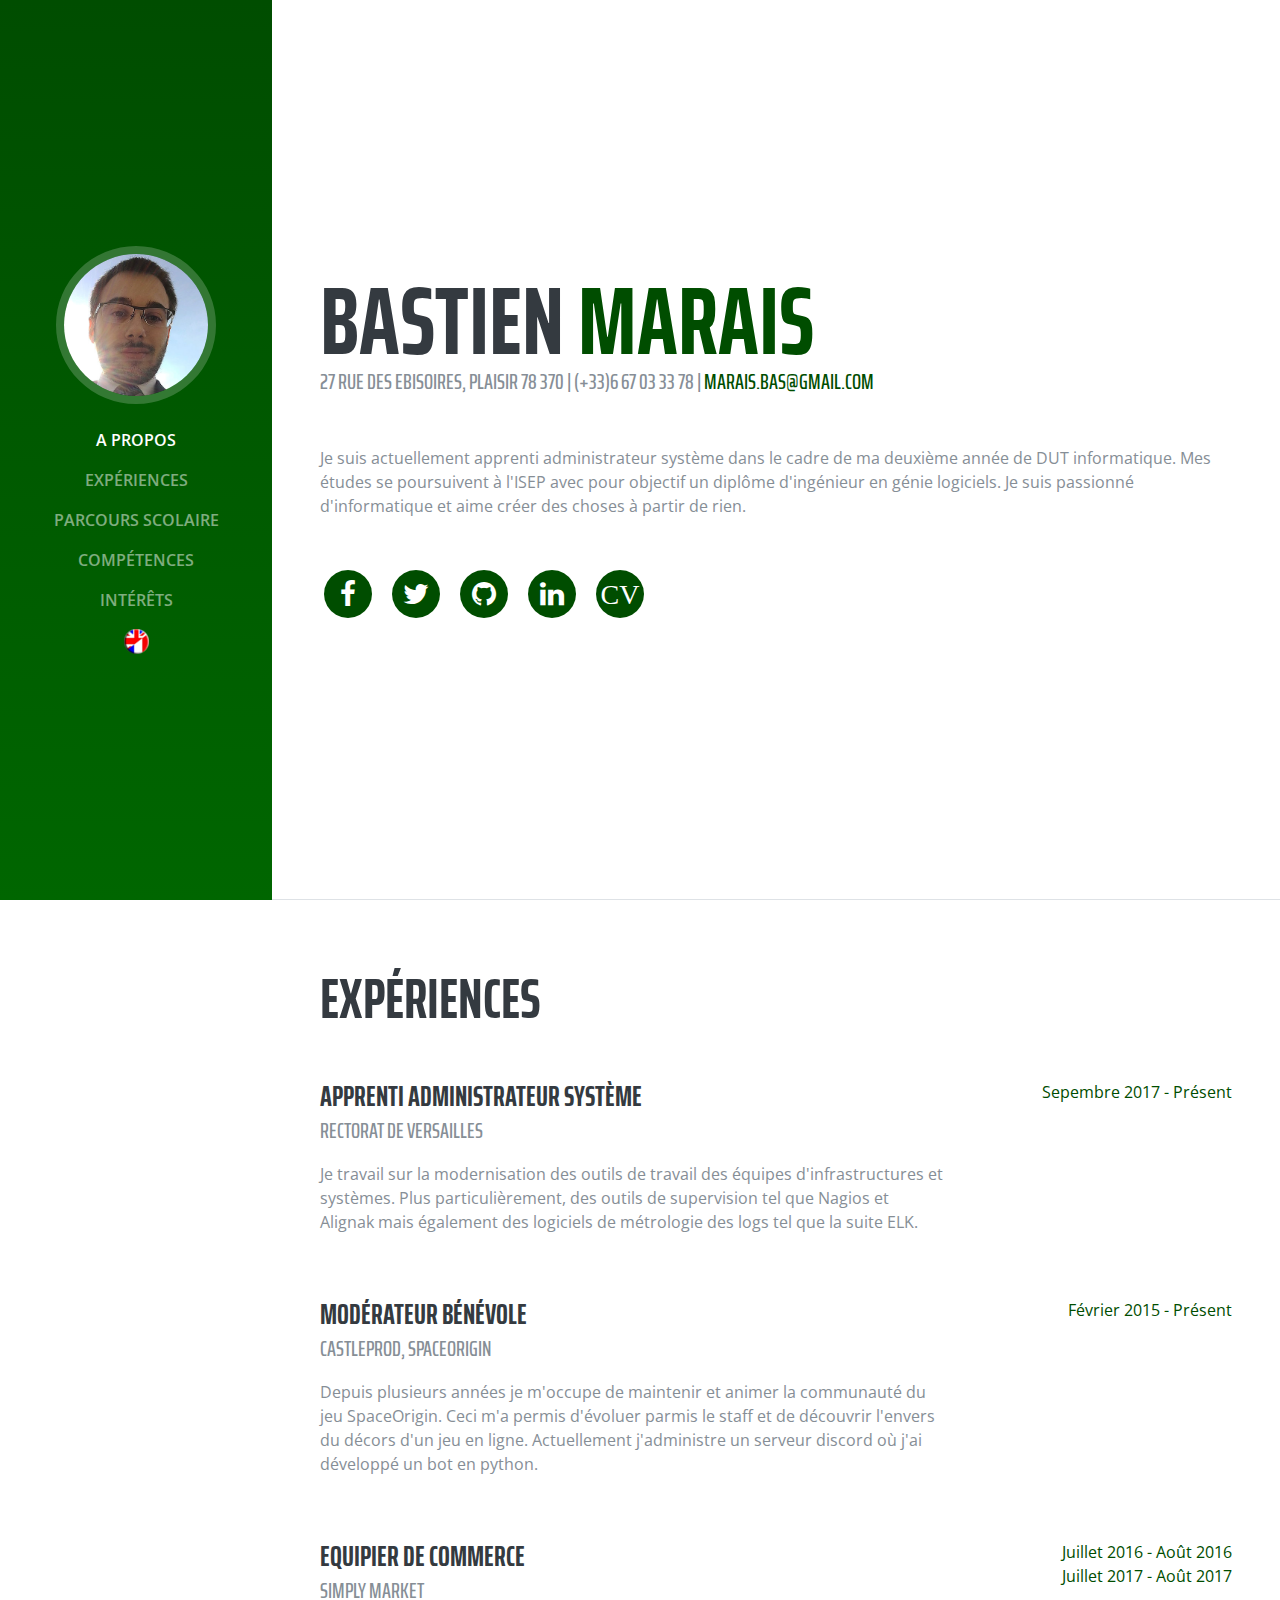
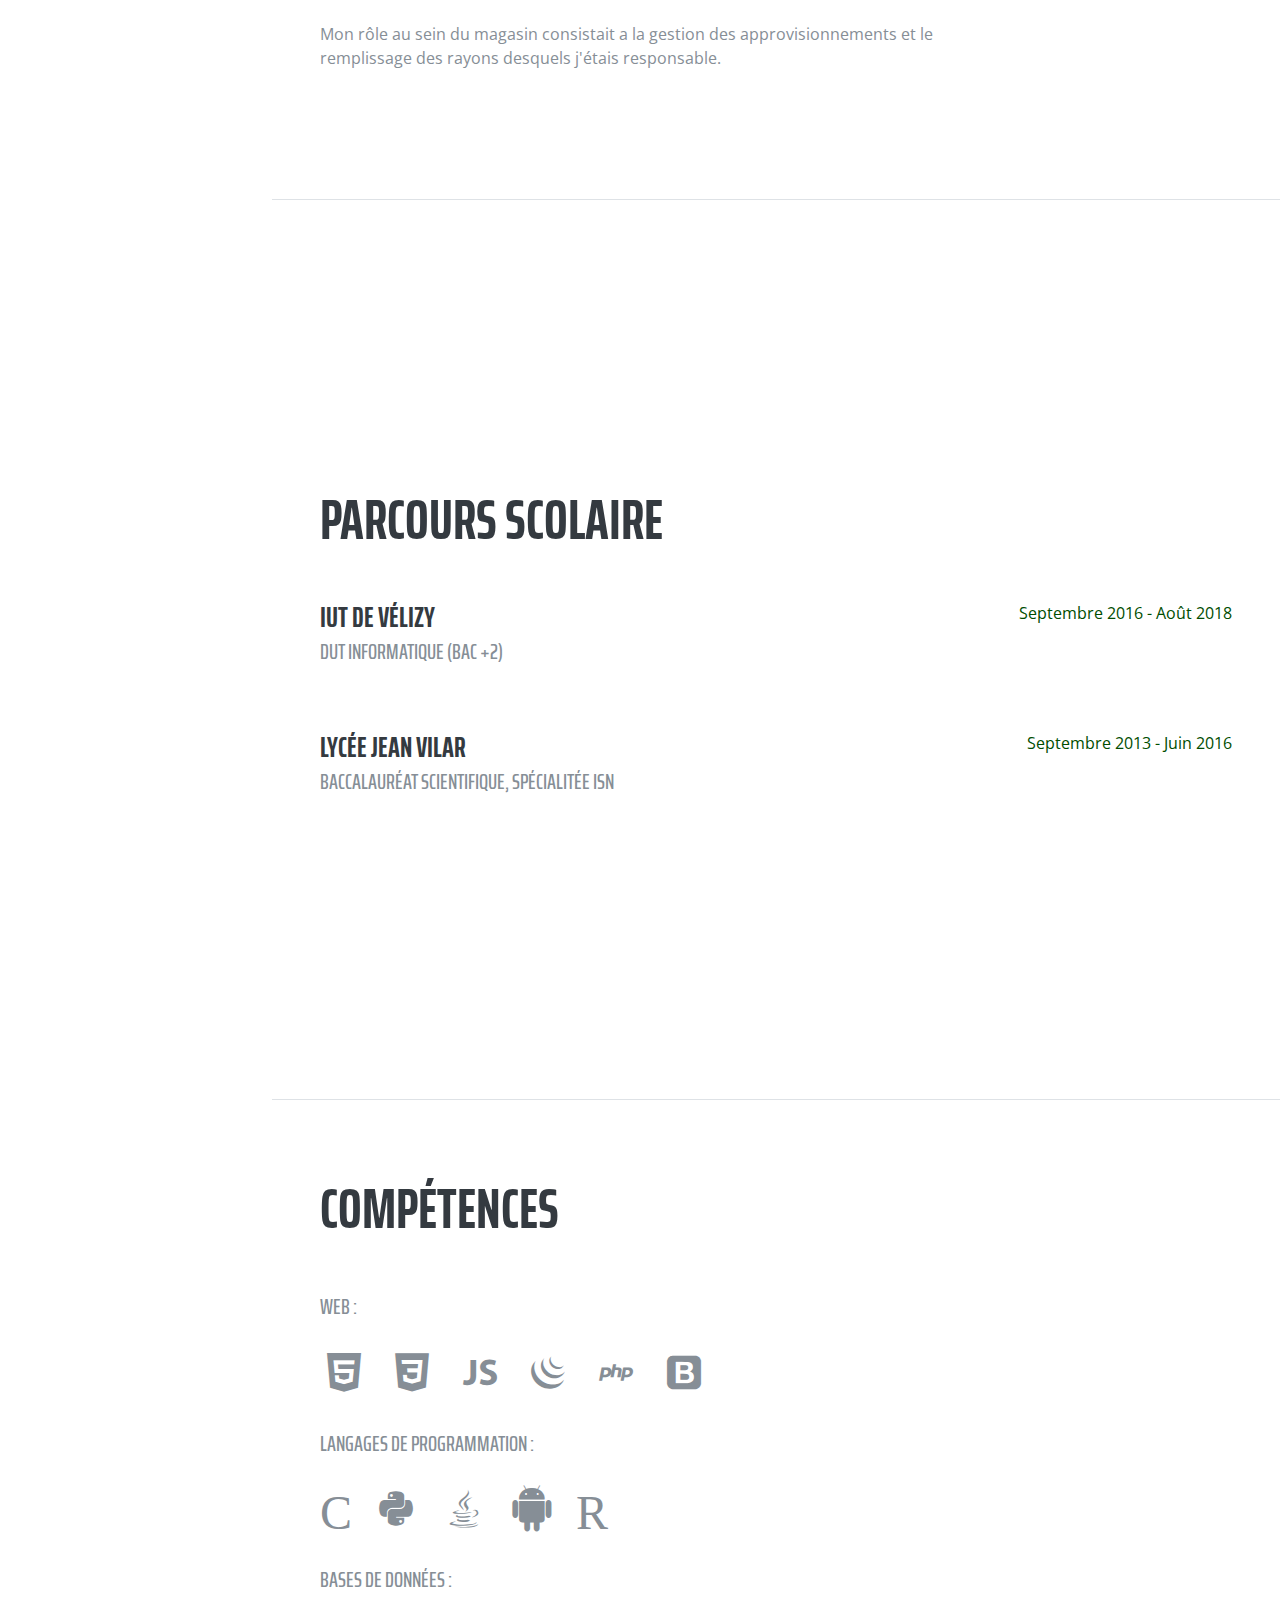
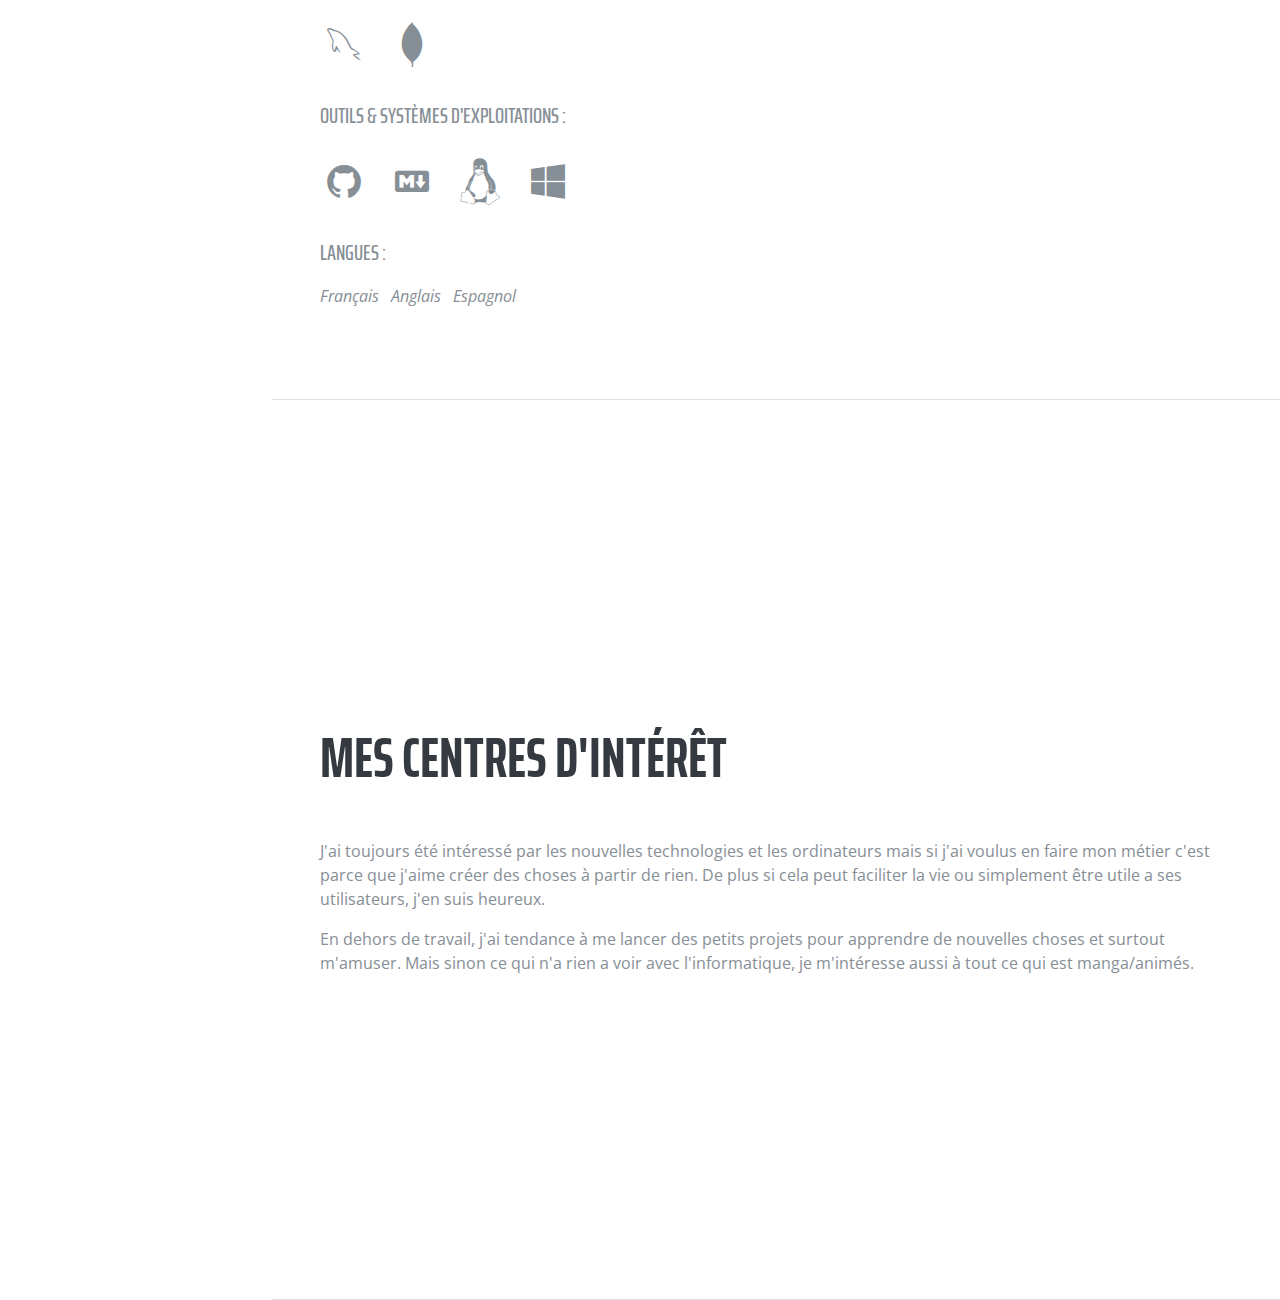
==== commit 8d62c165: "Finish" ====
--- a/index.html
+++ b/index.html
@@ -72,39 +72,47 @@
                     <div class="subheading mb-5">27 rue des Ebisoires, Plaisir 78 370 | (+33)6 67 03 33 78 |
                         <a href="mailto:marais.bas@gmail.com">marais.bas@gmail.com</a>
                     </div>
-                    <p class="mb-5">Je suis actuellement apprenti administrateur système dans le cadre de ma deuxième année de DUT informatique. Je suis passionné d'informatique et aime créer a partir de rien.</p>
+                    <p class="mb-5">Je suis actuellement apprenti administrateur système dans le cadre de ma deuxième année de DUT informatique. Mes études se poursuivent à l'ISEP avec pour objectif un diplôme d'ingénieur en génie logiciels. Je suis passionné d'informatique et aime créer des choses à partir de rien.</p>
                     <ul class="list-inline list-social-icons mb-0">
                         <li class="list-inline-item">
                             <a href="https://www.facebook.com/profile.php?id=100008419028783" target="_blank">
-                <span class="fa-stack fa-lg">
-                  <i class="fa fa-circle fa-stack-2x"></i>
-                  <i class="fa fa-facebook fa-stack-1x fa-inverse"></i>
-                </span>
-              </a>
+								<span class="fa-stack fa-lg">
+									<i class="fa fa-circle fa-stack-2x"></i>
+									<i class="fa fa-facebook fa-stack-1x fa-inverse"></i>
+								</span>
+							</a>
                         </li>
                         <li class="list-inline-item">
                             <a href="https://twitter.com/Bastoune_" target="_blank">
-                <span class="fa-stack fa-lg">
-                  <i class="fa fa-circle fa-stack-2x"></i>
-                  <i class="fa fa-twitter fa-stack-1x fa-inverse"></i>
-                </span>
-              </a>
+								<span class="fa-stack fa-lg">
+									<i class="fa fa-circle fa-stack-2x"></i>
+									<i class="fa fa-twitter fa-stack-1x fa-inverse"></i>
+								</span>
+							</a>
                         </li>
                         <li class="list-inline-item">
                             <a href="https://github.com/BastienMarais" target="_blank">
-                <span class="fa-stack fa-lg">
-                  <i class="fa fa-circle fa-stack-2x"></i>
-                  <i class="fa fa-github fa-stack-1x fa-inverse"></i>
-                </span>
-              </a>
-                        </li>
-                        <li class="list-inline-item">
+								<span class="fa-stack fa-lg">
+									<i class="fa fa-circle fa-stack-2x"></i>
+									<i class="fa fa-github fa-stack-1x fa-inverse"></i>
+								</span>
+							</a>
+                        </li>
+                        <li class="list-inline-item">
+                            <a href="https://www.linkedin.com/in/bastien-marais-162888164/" target="_blank">
+								<span class="fa-stack fa-lg">
+									<i class="fa fa-circle fa-stack-2x"></i>
+									<i class="fa fa-linkedin fa-stack-1x fa-inverse"></i>
+								</span>
+							</a>
+                        </li>
+						<li class="list-inline-item">
                             <a href="files/CV_MARAIS_Bastien_fr.pdf" target="_blank">
-                <span class="fa-stack fa-lg">
-                  <i class="fa fa-circle fa-stack-2x"></i>
-                  <i class="fa fa-stack-1x fa-inverse">CV</i>
-                </span>
-              </a>
+								<span class="fa-stack fa-lg">
+									<i class="fa fa-circle fa-stack-2x"></i>
+									<i class="fa fa-stack-1x fa-inverse">CV</i>
+								</span>
+							</a>
                         </li>
                     </ul>
                 </div>
@@ -118,7 +126,7 @@
                         <div class="resume-content mr-auto">
                             <h3 class="mb-0">Apprenti administrateur système</h3>
                             <div class="subheading mb-3">Rectorat de Versailles</div>
-                            <p>Je travail sur la modernisation des outils de travail pour l'équipe de l'infrastructure et système. Plus particulièrement, des outils de supervision tel que Nagios et Alignak mais également des logiciels de métrologie des logs tel que la suite ELK.</p>
+                            <p>Je travail sur la modernisation des outils de travail des équipes d'infrastructures et systèmes. Plus particulièrement, des outils de supervision tel que Nagios et Alignak mais également des logiciels de métrologie des logs tel que la suite ELK.</p>
                         </div>
                         <div class="resume-date text-md-right">
                             <span class="text-primary">Sepembre 2017 - Présent</span>
@@ -158,7 +166,7 @@
 
                     <div class="resume-item d-flex flex-column flex-md-row mb-5">
                         <div class="resume-content mr-auto">
-                            <h3 class="mb-0">IUT of Vélizy</h3>
+                            <h3 class="mb-0">IUT de Vélizy</h3>
                             <div class="subheading mb-3">DUT informatique (Bac +2)</div>
                             <p> </p>
                         </div>
@@ -268,7 +276,7 @@
             <section class="resume-section p-3 p-lg-5 d-flex flex-column" id="interests">
                 <div class="my-auto">
                     <h2 class="mb-5">Mes centres d'intérêt</h2>
-                    <p>J'ai toujours été intéressé par les nouvelles technologies et les ordinateurs mais si j'ai voulus en faire mon métier c'est parce que j'aime créer des choses à partir de rien. De plus si cela peut faciliter la vie ou simplement être utile a ses utilisateurs, j'en suis heureux.  </p>
+                    <p>J'ai toujours été intéressé par les nouvelles technologies et les ordinateurs mais si j'ai voulus en faire mon métier c'est parce que j'aime créer des choses à partir de rien. De plus si cela peut faciliter la vie ou simplement être utile a ses utilisateurs, j'en suis heureux. </p>
                     <p class="mb-0">En dehors de travail, j'ai tendance à me lancer des petits projets pour apprendre de nouvelles choses et surtout m'amuser. Mais sinon ce qui n'a rien a voir avec l'informatique, je m'intéresse aussi à tout ce qui est manga/animés. </p>
                 </div>
             </section>
@@ -288,4 +296,4 @@
 
     </body>
 
-</html>
+</html>--- a/css/resume.css
+++ b/css/resume.css
@@ -131,7 +131,7 @@
 }
 
 .bg-primary {
-  background-color: #004d00 !important;
+    background: linear-gradient(to bottom, #004d00 0%, #006600 100%) !important;
 }
 
 .text-primary {
